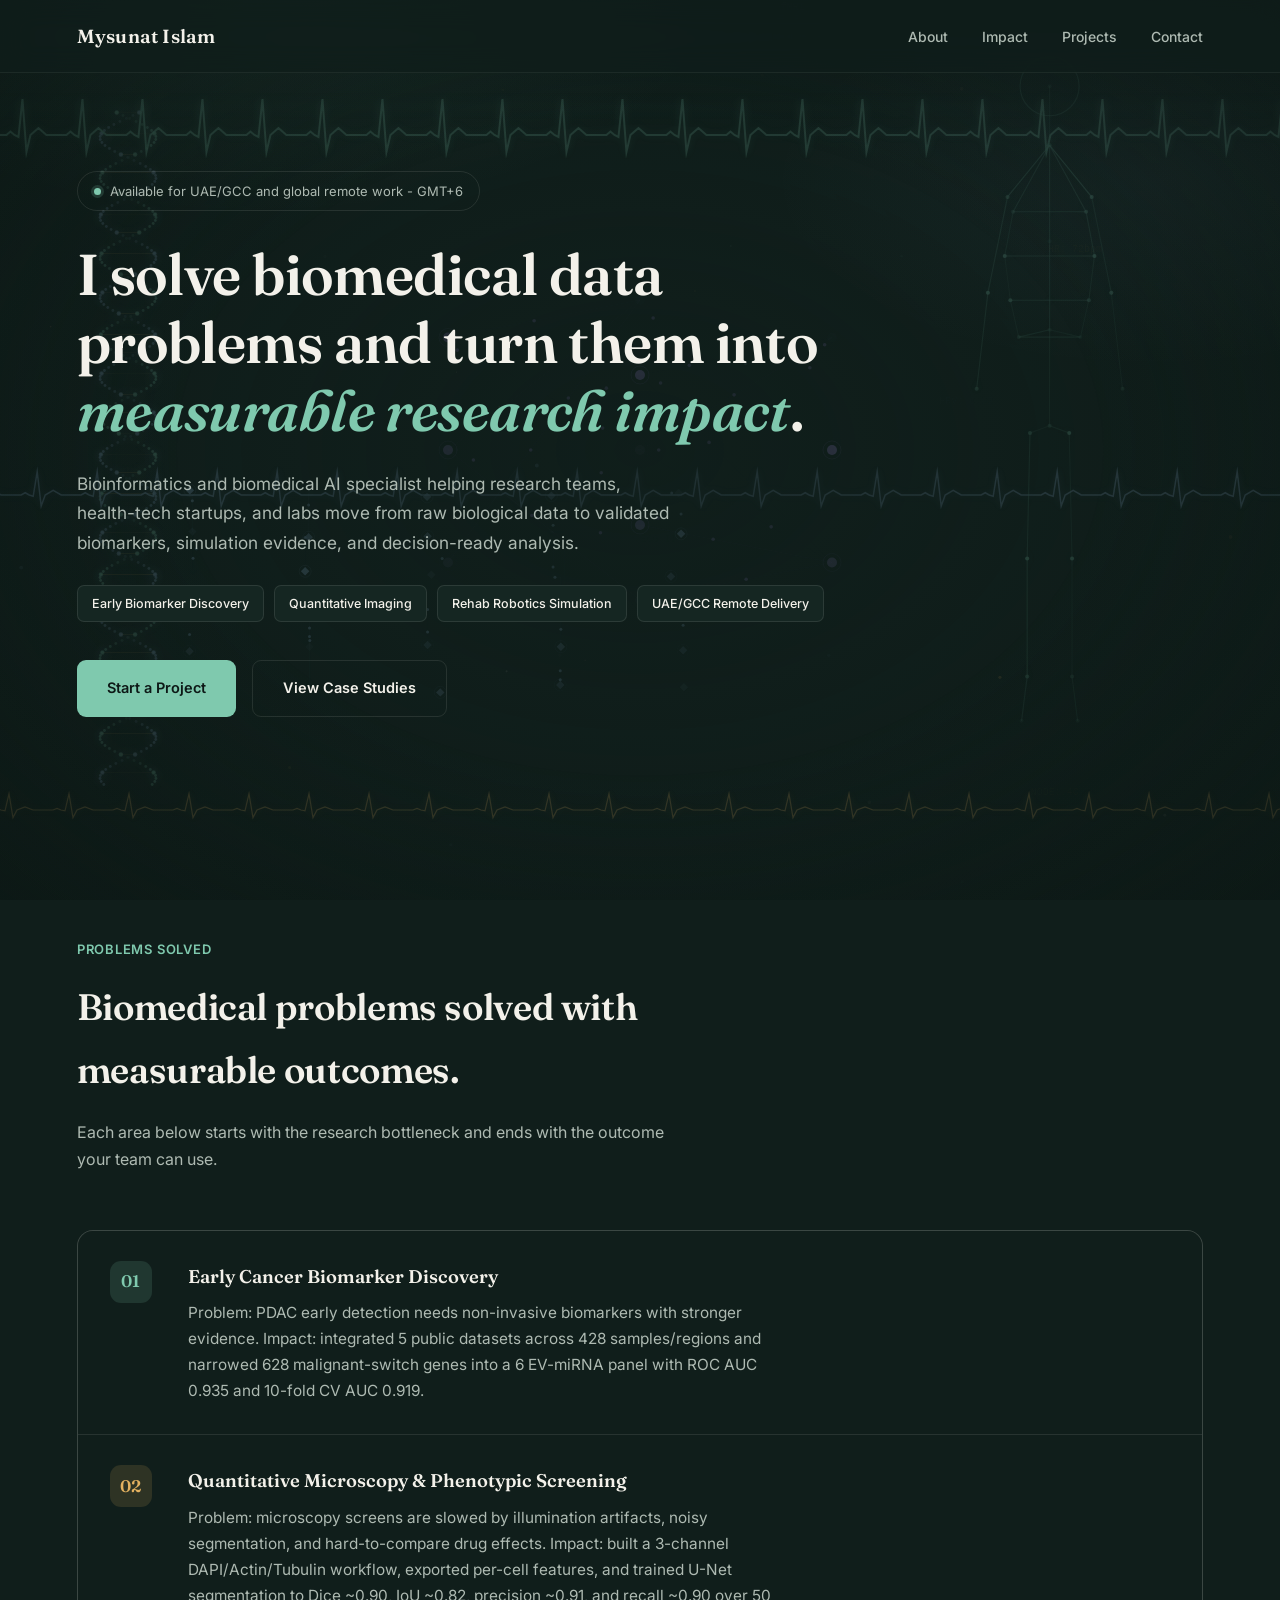
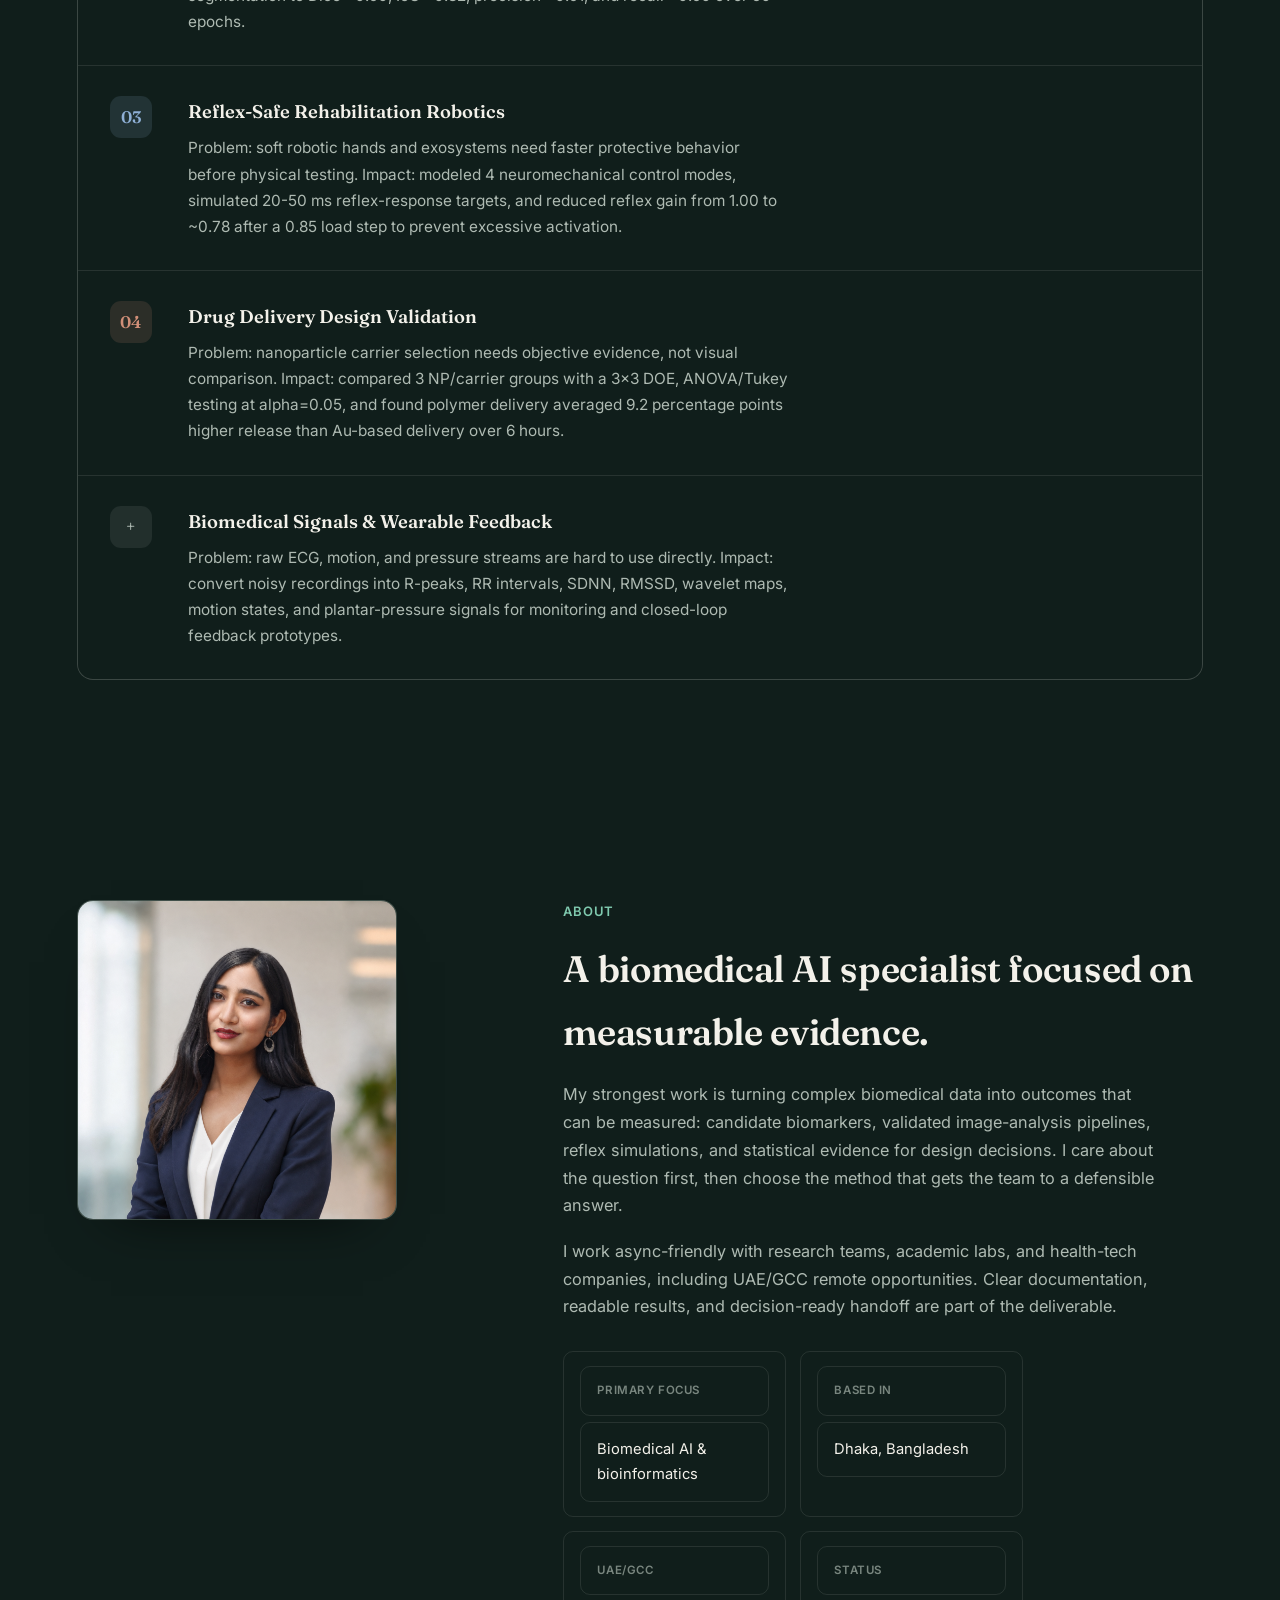
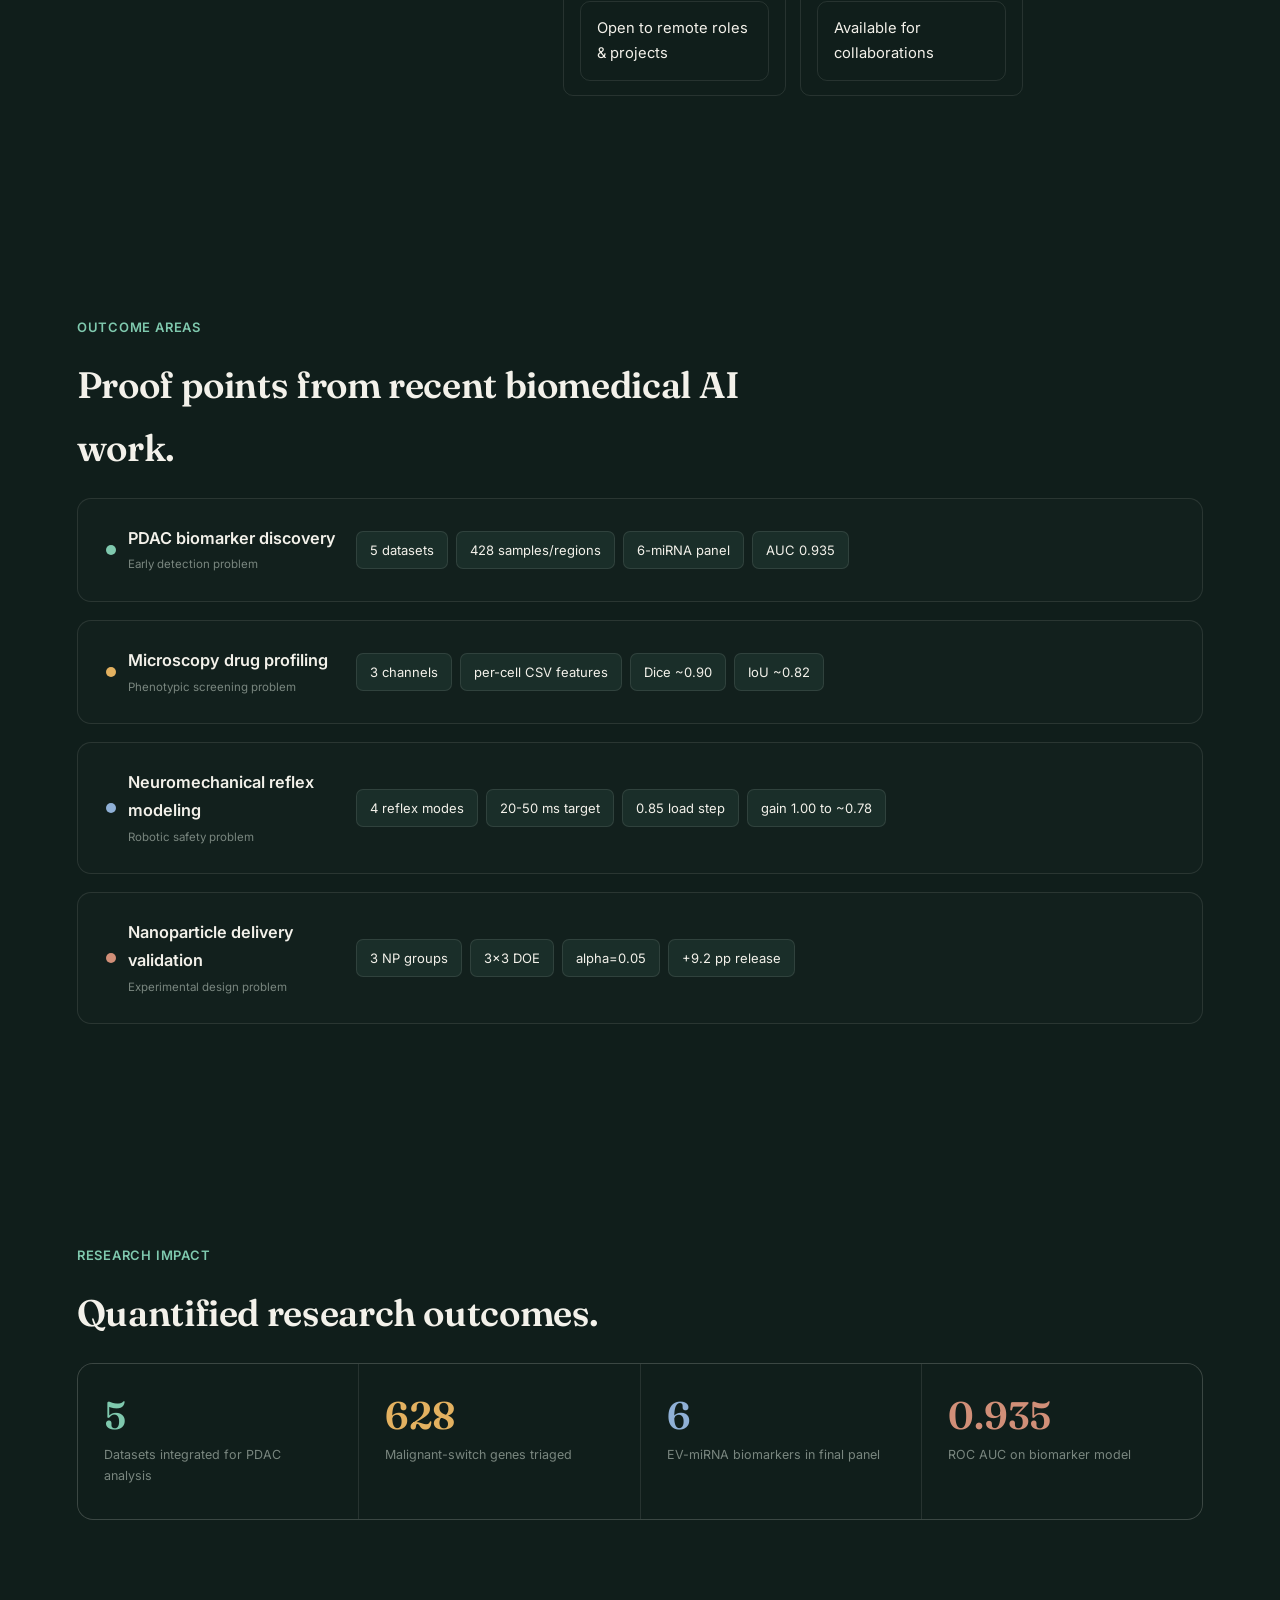
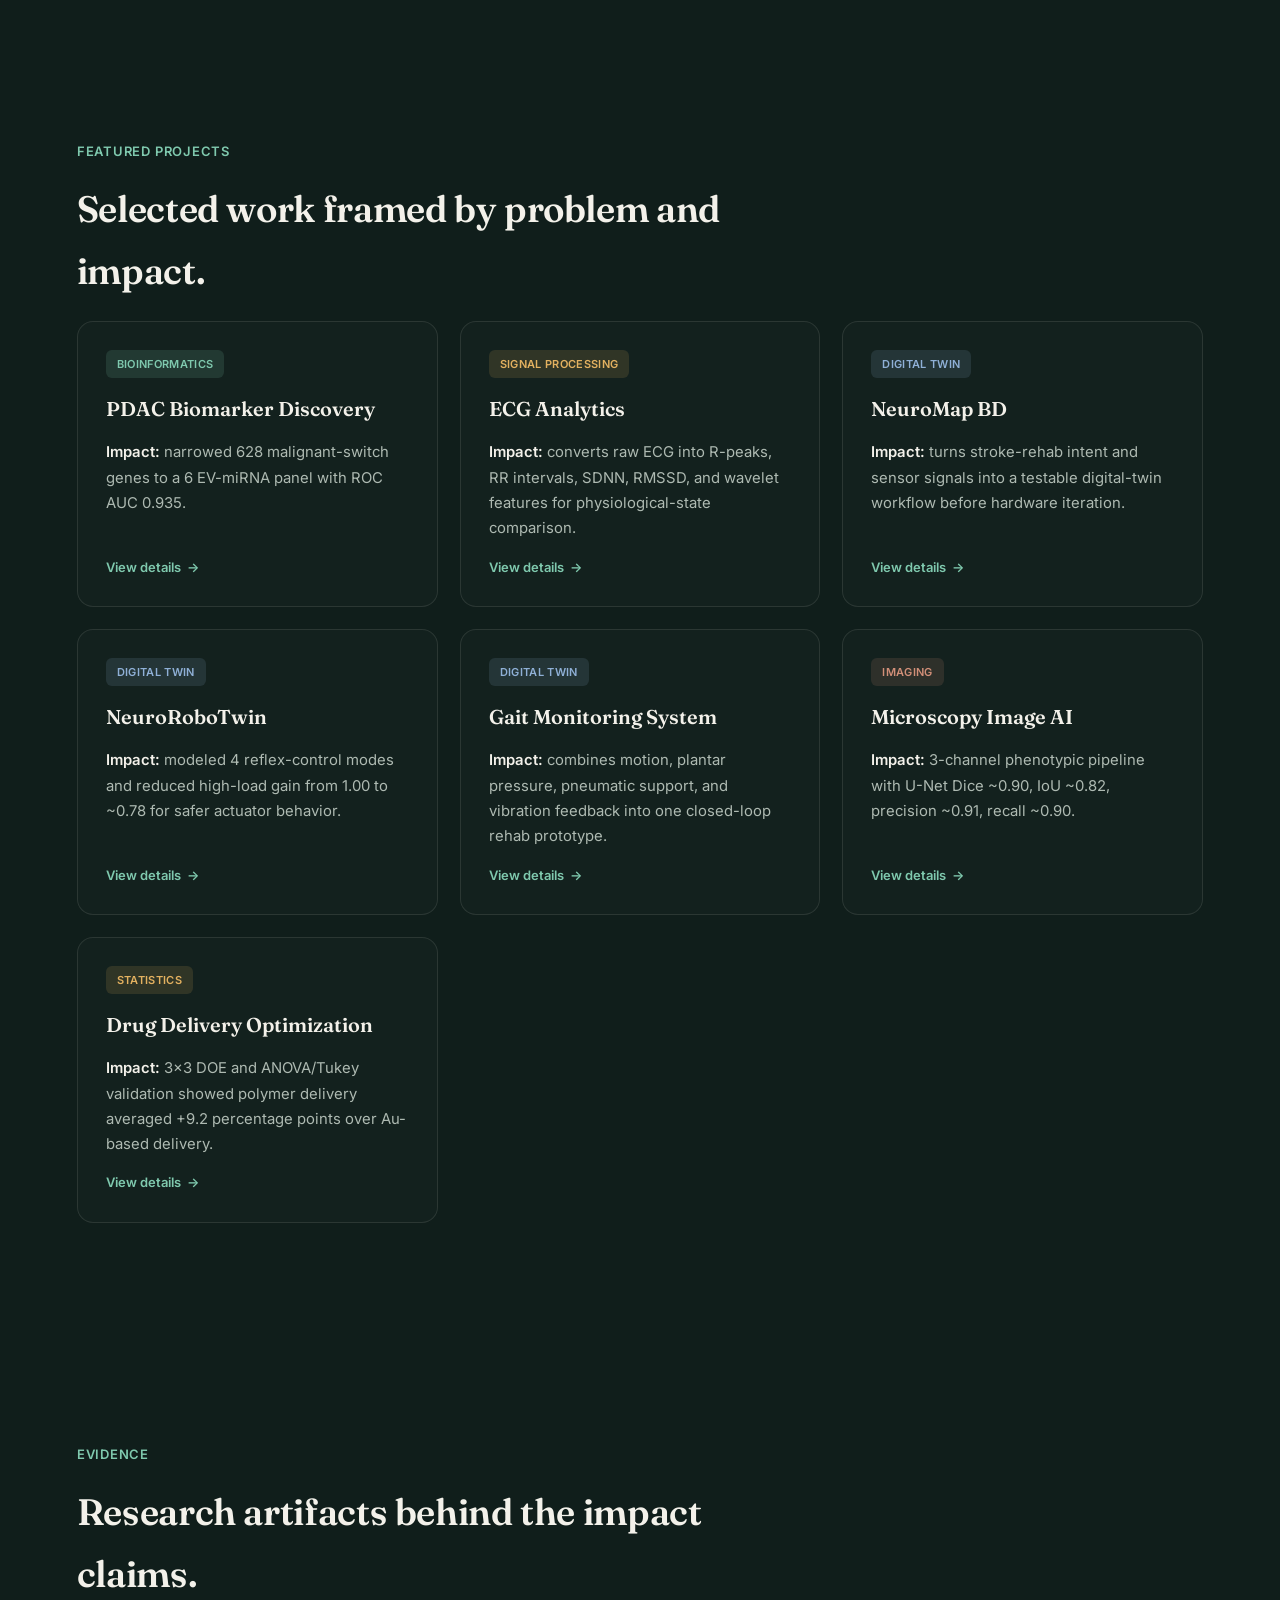
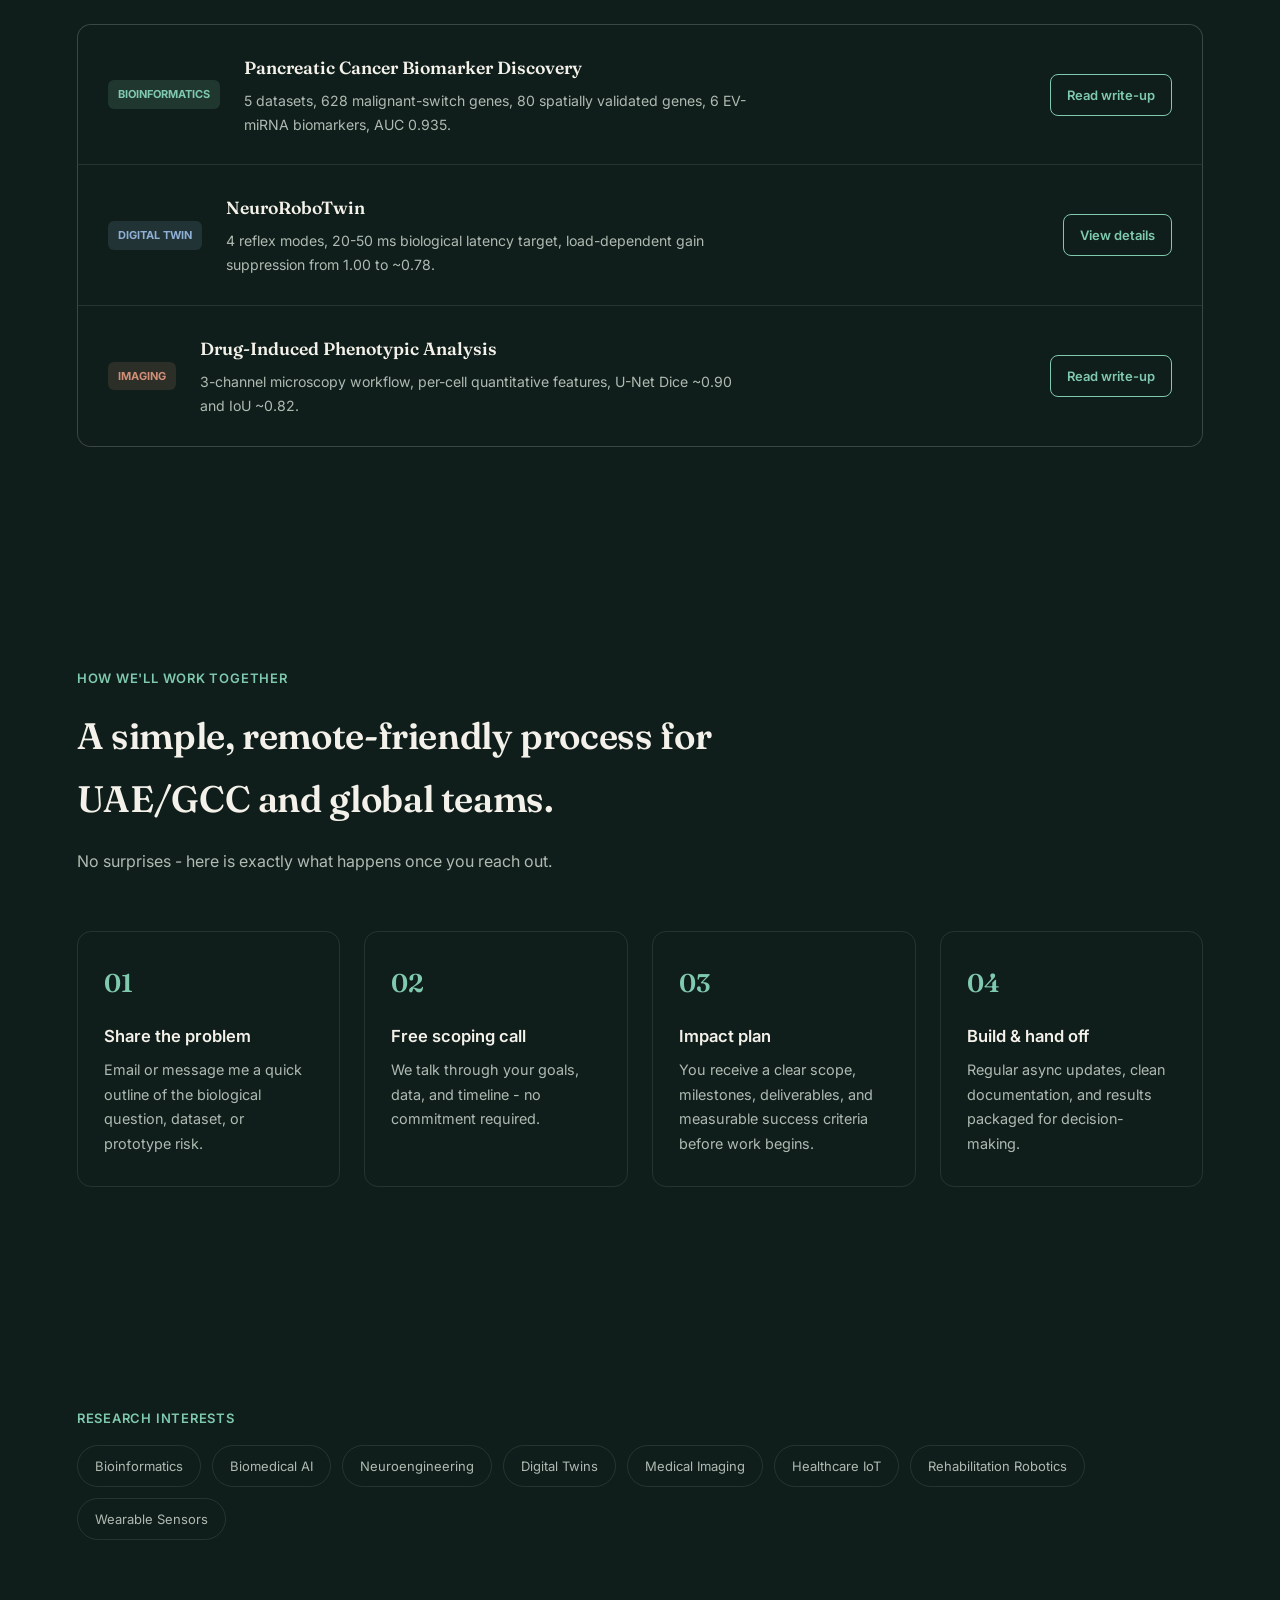
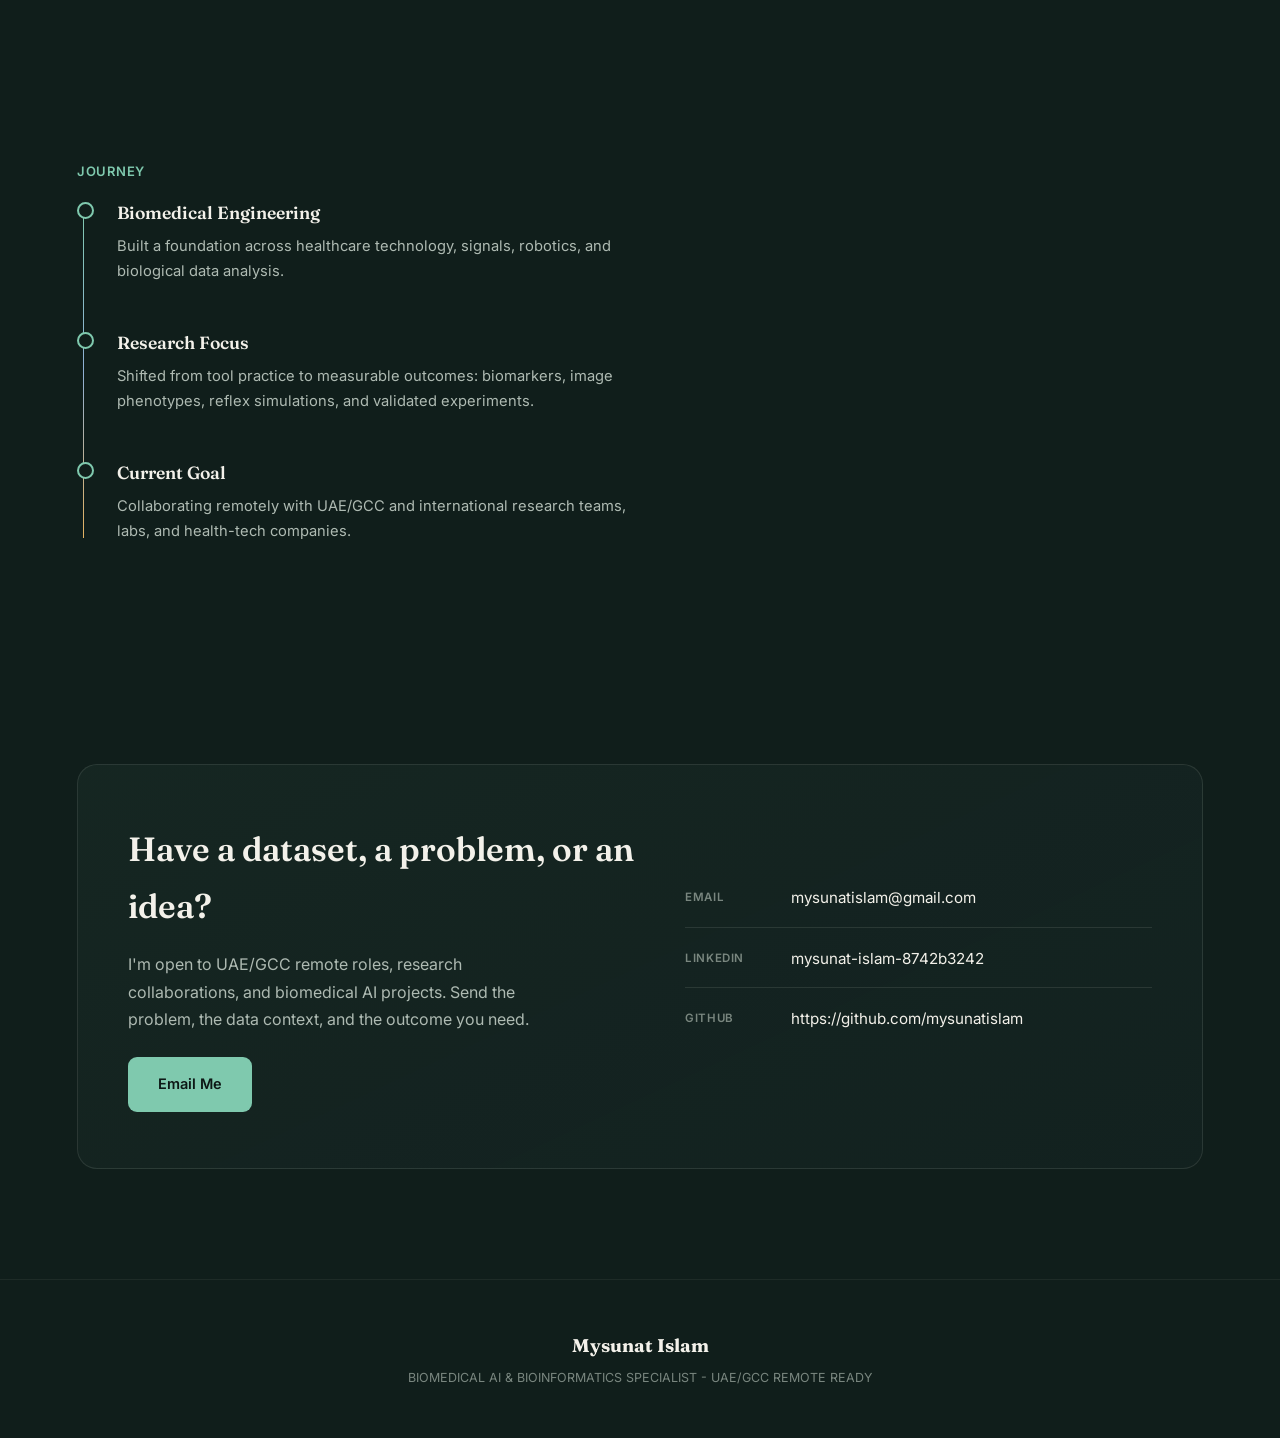
==== professional-portfolio.html @ 18f3510e "Add files via upload" ====
﻿<!DOCTYPE html>
<html lang="en">
<head>
<meta charset="UTF-8">
<meta name="viewport" content="width=device-width, initial-scale=1.0">
<title>Mysunat Islam | Biomedical AI Portfolio - UAE/GCC Remote Ready</title>

<link rel="preconnect" href="https://fonts.googleapis.com">
<link href="https://fonts.googleapis.com/css2?family=Fraunces:opsz,wght@9..144,500;9..144,600;9..144,700&family=Inter:wght@400;500;600;700&display=swap" rel="stylesheet">

<style>
:root{
  --bg:#101e1b;
  --bg-panel:#152622;
  --bg-panel-2:#1a2e29;
  --ink:#f3f1ea;
  --muted:#aebab2;
  --muted-2:#79867f;
  --accent:#7fc9ae;      /* sage teal - bioinformatics */
  --accent-2:#e3b160;    /* warm gold - signal processing */
  --accent-3:#8fb0d6;    /* soft blue - digital twin */
  --accent-4:#d18f78;    /* soft terracotta - imaging */
  --line:rgba(243,241,234,0.10);
  --line-soft:rgba(243,241,234,0.06);
  --font-display:'Fraunces',serif;
  --font-body:'Inter',sans-serif;
}

*{margin:0;padding:0;box-sizing:border-box;}
html{scroll-behavior:smooth; overflow-x:hidden;}
@media (prefers-reduced-motion: reduce){
  html{scroll-behavior:auto;}
  *{animation-duration:0.001ms !important; transition-duration:0.001ms !important;}
}

body{
  background:var(--bg);
  color:var(--ink);
  font-family:var(--font-body);
  line-height:1.7;
  overflow-x:hidden;
}

body::before{
  content:'';
  position:fixed;
  inset:0;
  background:
    radial-gradient(ellipse 60% 40% at 20% 0%, rgba(127,201,174,.06), transparent 60%),
    radial-gradient(ellipse 50% 35% at 90% 20%, rgba(143,176,214,.05), transparent 60%),
    radial-gradient(ellipse 80% 80% at 50% 50%, rgba(16,30,27,.55), transparent 100%);
  pointer-events:none;
  z-index:1;
}
/* vignette to keep content readable */
body::after{
  content:'';
  position:fixed;
  inset:0;
  background: radial-gradient(ellipse 90% 90% at 50% 50%, transparent 40%, rgba(10,20,17,.75) 100%);
  pointer-events:none;
  z-index:1;
}

a{color:inherit;}
::selection{background:var(--accent); color:#0d1816;}

/* ---------- NAV ---------- */
nav{
  position:fixed;
  top:0; left:0; right:0;
  display:flex;
  justify-content:space-between;
  align-items:center;
  padding:20px 6%;
  background:rgba(16,30,27,.72);
  backdrop-filter:blur(14px);
  border-bottom:1px solid var(--line-soft);
  z-index:1001;
}
.logo{
  font-family:var(--font-display);
  font-size:19px;
  font-weight:600;
  letter-spacing:.01em;
}
nav ul{display:flex; gap:34px; list-style:none;}
nav a{
  text-decoration:none;
  font-size:14px;
  font-weight:500;
  color:var(--muted);
  transition:color .25s;
}
nav a:hover{color:var(--accent);}
@media(max-width:860px){ nav ul{display:none;} }

/* ---------- HERO ---------- */
.hero{
  position:relative;
  min-height:92vh;
  display:flex;
  flex-direction:column;
  justify-content:center;
  padding:150px 6% 90px;
  z-index:3;
  max-width:1280px;
  margin:0 auto;
}

.badge{
  display:inline-flex;
  align-items:center;
  gap:9px;
  padding:8px 16px;
  border:1px solid var(--line);
  border-radius:999px;
  font-size:13px;
  color:var(--muted);
  margin-bottom:30px;
  width:fit-content;
}
.badge .dot{
  width:7px;height:7px;border-radius:50%;
  background:var(--accent);
  box-shadow:0 0 0 3px rgba(127,201,174,.18);
  animation:soft-pulse 2.6s ease-in-out infinite;
}
@keyframes soft-pulse{
  0%,100%{opacity:1;}
  50%{opacity:.45;}
}

.hero h1{
  font-family:var(--font-display);
  font-weight:600;
  font-size:clamp(2.3rem, 5vw, 3.6rem);
  line-height:1.18;
  max-width:780px;
  letter-spacing:-.01em;
}
.hero h1 em{
  font-style:italic;
  color:var(--accent);
}

.hero-sub{
  max-width:600px;
  color:var(--muted);
  font-size:1.08rem;
  margin-top:24px;
}

.hero-domains{
  display:flex;
  flex-wrap:wrap;
  gap:10px;
  margin-top:28px;
}
.hero-domains span{
  font-size:12.5px;
  font-weight:500;
  padding:7px 14px;
  border-radius:7px;
  background:var(--bg-panel);
  border:1px solid var(--line);
  color:var(--ink);
}

.hero-buttons{
  display:flex;
  gap:16px;
  margin-top:38px;
  flex-wrap:wrap;
}
.btn{
  display:inline-flex;
  align-items:center;
  gap:8px;
  padding:15px 30px;
  border-radius:9px;
  text-decoration:none;
  font-size:14.5px;
  font-weight:600;
  transition:.3s;
}
.btn-primary{ background:var(--accent); color:#0d1816; }
.btn-primary:hover{ transform:translateY(-2px); box-shadow:0 14px 30px -14px rgba(127,201,174,.5); }
.btn-ghost{ border:1px solid var(--line); color:var(--ink); }
.btn-ghost:hover{ border-color:var(--accent); color:var(--accent); }

/* ---------- SECTIONS ---------- */
section{ padding:110px 6%; position:relative; z-index:3; }
.container{ max-width:1180px; margin:0 auto; }

.eyebrow{
  font-size:13px;
  font-weight:600;
  letter-spacing:.06em;
  text-transform:uppercase;
  color:var(--accent);
  margin-bottom:16px;
}
.section-title{
  font-family:var(--font-display);
  font-weight:600;
  font-size:clamp(1.7rem,3vw,2.3rem);
  max-width:680px;
  letter-spacing:-.01em;
  margin-bottom:18px;
}
.section-intro{
  color:var(--muted);
  max-width:620px;
  font-size:1rem;
  margin-bottom:56px;
}
.section-header{ margin-bottom:0; }

.reveal{ opacity:0; transform:translateY(22px); transition:opacity .7s ease, transform .7s ease; }
.reveal.is-visible{ opacity:1; transform:translateY(0); }

/* ---------- OFFER ---------- */
.offer-list{ display:flex; flex-direction:column; gap:1px; background:var(--line); border:1px solid var(--line); border-radius:16px; overflow:hidden; }
.offer-row{
  display:grid;
  grid-template-columns:54px 1fr;
  gap:24px;
  padding:30px 32px;
  background:var(--bg);
  align-items:flex-start;
  transition:background .3s;
}
.offer-row:hover{ background:rgba(255,255,255,.018); }
.offer-num{
  width:42px;height:42px;
  border-radius:11px;
  display:flex; align-items:center; justify-content:center;
  font-family:var(--font-display);
  font-weight:600;
  font-size:1.05rem;
}
.offer-row h3{ font-family:var(--font-display); font-size:1.15rem; font-weight:600; margin-bottom:8px; }
.offer-row p{ color:var(--muted); font-size:.96rem; max-width:600px; }
@media(max-width:600px){ .offer-row{grid-template-columns:42px 1fr; padding:24px 20px;} }

/* ---------- ABOUT ---------- */
.about-grid{ display:grid; grid-template-columns:.8fr 1.2fr; gap:60px; align-items:start; }
@media(max-width:860px){ .about-grid{grid-template-columns:1fr;} }

.avatar-frame{
  position:relative;
  width:100%;
  max-width:320px;
  aspect-ratio:1;
  border-radius:16px;
  display:flex;
  align-items:center;
  justify-content:center;
  background:linear-gradient(150deg, var(--bg-panel), var(--bg-panel-2));
  border:1px solid rgba(243,241,234,.18);
  box-shadow:0 28px 55px -34px rgba(0,0,0,.7);
  overflow:hidden;
  contain:paint;
}
.avatar-frame .initials{
  font-family:var(--font-display);
  font-size:4rem;
  font-weight:600;
  color:var(--accent);
}
.avatar-frame img{
  position:absolute;
  inset:0;
  width:100%;
  height:100%;
  object-fit:cover;
  object-position:center center;
  transform:none;
  display:block;
}

.about-text p{ color:var(--muted); font-size:1.02rem; margin-bottom:18px; max-width:600px; }
.about-text strong{ color:var(--ink); font-weight:600; }

.about-meta{ display:grid; grid-template-columns:repeat(2,1fr); gap:14px; margin-top:30px; max-width:460px; }
.about-meta div{ border:1px solid var(--line); border-radius:10px; padding:14px 16px; }
.about-meta .label{ font-size:11.5px; font-weight:600; letter-spacing:.05em; text-transform:uppercase; color:var(--muted-2); margin-bottom:6px; }
.about-meta .val{ font-size:.92rem; }

/* ---------- SKILLS ---------- */
.skill-groups{ display:flex; flex-direction:column; gap:18px; }
.skill-group{
  border:1px solid var(--line);
  border-radius:14px;
  padding:26px 28px;
  background:rgba(255,255,255,.012);
  display:grid;
  grid-template-columns:230px 1fr;
  gap:20px;
  align-items:center;
}
@media(max-width:700px){ .skill-group{grid-template-columns:1fr; gap:14px;} }
.skill-group .gh{ display:flex; align-items:center; gap:12px; }
.skill-group .pill{
  width:10px;height:10px;border-radius:50%; flex-shrink:0;
}
.skill-group h4{ font-size:1.02rem; font-weight:600; }
.skill-group .priority{ font-size:11.5px; color:var(--muted-2); margin-top:3px; }
.skill-tags{ display:flex; flex-wrap:wrap; gap:8px; }
.skill-tags span{
  font-size:13px;
  padding:7px 13px;
  border-radius:7px;
  background:var(--bg-panel-2);
  border:1px solid var(--line);
}

/* ---------- VITALS / STATS ---------- */
.vitals-strip{
  display:grid;
  grid-template-columns:repeat(auto-fit,minmax(220px,1fr));
  gap:1px;
  background:var(--line);
  border:1px solid var(--line);
  border-radius:16px;
  overflow:hidden;
}
.vital{ background:var(--bg); padding:32px 26px; }
.vital .num{ font-family:var(--font-display); font-size:2.4rem; font-weight:600; line-height:1; }
.vital .num small{ font-size:1.1rem; opacity:.7; }
.vital .lab{ margin-top:10px; font-size:12.5px; color:var(--muted-2); }
.vital:nth-child(1) .num{ color:var(--accent); }
.vital:nth-child(2) .num{ color:var(--accent-2); }
.vital:nth-child(3) .num{ color:var(--accent-3); }
.vital:nth-child(4) .num{ color:var(--accent-4); }

/* ---------- PROJECTS ---------- */
.project-grid{ display:grid; grid-template-columns:repeat(auto-fit,minmax(320px,1fr)); gap:22px; }
.pcard{
  position:relative;
  border:1px solid var(--line);
  border-radius:16px;
  padding:28px;
  background:rgba(255,255,255,.015);
  cursor:pointer;
  transition:.3s;
  display:flex;
  flex-direction:column;
  gap:14px;
}
.pcard:hover{ border-color:rgba(127,201,174,.35); transform:translateY(-3px); box-shadow:0 18px 38px -22px rgba(0,0,0,.5); }
.tagrow{ display:flex; gap:8px; flex-wrap:wrap; }
.ptag{ font-size:11px; font-weight:600; letter-spacing:.03em; padding:5px 11px; border-radius:6px; }
.ptag.c-bio{ background:rgba(127,201,174,.14); color:var(--accent); }
.ptag.c-sig{ background:rgba(227,177,96,.14); color:var(--accent-2); }
.ptag.c-twin{ background:rgba(143,176,214,.14); color:var(--accent-3); }
.ptag.c-img{ background:rgba(209,143,120,.14); color:var(--accent-4); }
.pcard h3{ font-family:var(--font-display); font-size:1.25rem; font-weight:600; }
.pcard p{ color:var(--muted); font-size:.93rem; flex:1; }
.pcard p strong{ color:var(--ink); font-weight:600; }
.pcard .view{ font-size:13px; font-weight:600; color:var(--accent); display:flex; align-items:center; gap:6px; }
.pcard .view::after{ content:'->'; transition:transform .3s; }
.pcard:hover .view::after{ transform:translateX(4px); }

/* ---------- RESEARCH ---------- */
.research-list{ display:flex; flex-direction:column; gap:1px; background:var(--line); border:1px solid var(--line); border-radius:14px; overflow:hidden; }
.research-item{ background:var(--bg); padding:28px 30px; display:grid; grid-template-columns:auto 1fr auto; gap:24px; align-items:center; transition:.3s; }
.research-item:hover{ background:rgba(255,255,255,.018); }
.research-item .rtag{ font-size:11px; font-weight:700; padding:5px 10px; border-radius:6px; white-space:nowrap; }
.research-item h3{ font-family:var(--font-display); font-size:1.1rem; font-weight:600; margin-bottom:6px; }
.research-item p{ color:var(--muted); font-size:.88rem; max-width:540px; }
.research-item a{
  font-size:13px; font-weight:600; text-decoration:none; color:var(--accent);
  border:1px solid var(--accent); padding:9px 16px; border-radius:8px; white-space:nowrap; transition:.3s;
}
.research-item a:hover{ background:var(--accent); color:#0d1816; }
@media(max-width:700px){ .research-item{ grid-template-columns:1fr; text-align:left; } }

/* ---------- PROCESS ---------- */
.process-grid{ display:grid; grid-template-columns:repeat(auto-fit,minmax(240px,1fr)); gap:24px; }
.process-card{ border:1px solid var(--line); border-radius:14px; padding:30px 26px; position:relative; }
.process-card .pnum{ font-family:var(--font-display); font-size:1.6rem; font-weight:600; color:var(--accent); margin-bottom:16px; }
.process-card h4{ font-size:1.04rem; font-weight:600; margin-bottom:8px; }
.process-card p{ color:var(--muted); font-size:.9rem; }

/* ---------- INTERESTS ---------- */
.interest-cloud{ display:flex; flex-wrap:wrap; gap:11px; }
.interest-cloud span{ font-size:13px; padding:9px 17px; border-radius:999px; border:1px solid var(--line); color:var(--muted); transition:.3s; }
.interest-cloud span:hover{ border-color:var(--accent); color:var(--accent); }

/* ---------- TIMELINE ---------- */
.trace{ position:relative; padding-left:40px; }
.trace::before{ content:''; position:absolute; left:6px; top:6px; bottom:6px; width:1px; background:linear-gradient(var(--accent), var(--accent-3), var(--accent-2)); }
.tnode{ position:relative; padding-bottom:44px; }
.tnode:last-child{ padding-bottom:0; }
.tnode::before{ content:''; position:absolute; left:-40px; top:4px; width:13px; height:13px; border-radius:50%; background:var(--bg); border:2px solid var(--accent); }
.tnode h3{ font-family:var(--font-display); font-size:1.1rem; font-weight:600; margin-bottom:6px; }
.tnode p{ color:var(--muted); font-size:.92rem; max-width:540px; }

/* ---------- CONTACT ---------- */
.contact-panel{
  border:1px solid var(--line);
  border-radius:20px;
  padding:56px 50px;
  background:linear-gradient(155deg, rgba(127,201,174,.05), rgba(143,176,214,.025));
  display:grid;
  grid-template-columns:1.1fr 1fr;
  gap:44px;
}
@media(max-width:760px){ .contact-panel{ grid-template-columns:1fr; padding:38px 26px; } }
.contact-panel h2{ font-family:var(--font-display); font-size:clamp(1.6rem,3vw,2.1rem); font-weight:600; margin-bottom:16px; }
.contact-panel > div:first-child p{ color:var(--muted); max-width:420px; margin-bottom:24px; }
.contact-rows{ display:flex; flex-direction:column; gap:18px; justify-content:center; }
.crow{ display:flex; align-items:center; gap:16px; padding-bottom:16px; border-bottom:1px solid var(--line); }
.crow:last-child{ border-bottom:none; }
.crow .clabel{ font-size:11.5px; font-weight:600; letter-spacing:.05em; text-transform:uppercase; color:var(--muted-2); width:90px; flex-shrink:0; }
.crow a, .crow span.cval{ text-decoration:none; font-size:.95rem; }
.crow a:hover{ color:var(--accent); }

/* ---------- FOOTER ---------- */
footer{ padding:50px 6%; text-align:center; border-top:1px solid var(--line-soft); position:relative; z-index:2; }
footer h3{ font-family:var(--font-display); font-size:1.15rem; margin-bottom:6px; }
footer p{ font-size:12.5px; color:var(--muted-2); }

/* ---------- MODAL ---------- */
.modal{ display:none; position:fixed; inset:0; background:rgba(8,14,12,.84); backdrop-filter:blur(6px); z-index:9999; overflow:auto; padding:60px 20px; }
.modal-content{ background:var(--bg-panel); border:1px solid var(--line); margin:0 auto; padding:42px; width:100%; max-width:740px; border-radius:18px; position:relative; animation:modalIn .3s ease; }
@keyframes modalIn{ from{opacity:0; transform:translateY(14px);} to{opacity:1; transform:translateY(0);} }
.close{ position:absolute; top:22px; right:26px; font-size:26px; cursor:pointer; color:var(--muted); transition:.3s; line-height:1; }
.close:hover{ color:var(--accent-4); }
.modal-content h2{ font-family:var(--font-display); font-size:1.5rem; font-weight:600; margin-bottom:16px; padding-right:30px; }
.modal-content h3{ font-size:12px; font-weight:700; text-transform:uppercase; letter-spacing:.05em; margin-top:24px; margin-bottom:10px; color:var(--accent); }
.modal-content ul{ padding-left:22px; line-height:1.9; color:var(--muted); }
.modal-content p{ line-height:1.8; margin-top:6px; color:var(--muted); }
.modal-content .link-btn{ display:inline-block; margin-top:18px; margin-right:10px; padding:11px 22px; background:var(--accent); color:#0d1816; border-radius:8px; text-decoration:none; font-size:13px; font-weight:600; transition:.3s; }
.modal-content .link-btn:hover{ transform:translateY(-1px); }
</style>
</head>

<body>

<!-- ===== BIOMEDICAL BACKGROUND CANVAS ===== -->
<canvas id="bio-canvas" style="position:fixed;top:0;left:0;width:100%;height:100%;z-index:0;pointer-events:none;opacity:0.32;"></canvas>

<nav>
<div class="logo">Mysunat Islam</div>
<ul>
<li><a href="#about">About</a></li>
<li><a href="#outcomes">Impact</a></li>
<li><a href="#projects">Projects</a></li>
<li><a href="#contact">Contact</a></li>
</ul>
</nav>

<section class="hero">
<div class="badge"><span class="dot"></span>Available for UAE/GCC and global remote work - GMT+6</div>

<h1>I solve biomedical data problems and turn them into <em>measurable research impact</em>.</h1>

<p class="hero-sub">
Bioinformatics and biomedical AI specialist helping research teams, health-tech startups,
and labs move from raw biological data to validated biomarkers, simulation evidence,
and decision-ready analysis.
</p>

<div class="hero-domains">
<span>Early Biomarker Discovery</span>
<span>Quantitative Imaging</span>
<span>Rehab Robotics Simulation</span>
<span>UAE/GCC Remote Delivery</span>
</div>

<div class="hero-buttons">
<a href="#contact" class="btn btn-primary">Start a Project</a>
<a href="#projects" class="btn btn-ghost">View Case Studies</a>
</div>
</section>

<section id="offer">
<div class="container">
<div class="eyebrow">Problems Solved</div>
<h2 class="section-title">Biomedical problems solved with measurable outcomes.</h2>
<p class="section-intro">Each area below starts with the research bottleneck and ends with the outcome your team can use.</p>

<div class="offer-list">

<div class="offer-row reveal">
<div class="offer-num" style="background:rgba(127,201,174,.14); color:var(--accent);">01</div>
<div>
<h3>Early Cancer Biomarker Discovery</h3>
<p>Problem: PDAC early detection needs non-invasive biomarkers with stronger evidence. Impact: integrated 5 public datasets across 428 samples/regions and narrowed 628 malignant-switch genes into a 6 EV-miRNA panel with ROC AUC 0.935 and 10-fold CV AUC 0.919.</p>
</div>
</div>

<div class="offer-row reveal">
<div class="offer-num" style="background:rgba(227,177,96,.14); color:var(--accent-2);">02</div>
<div>
<h3>Quantitative Microscopy &amp; Phenotypic Screening</h3>
<p>Problem: microscopy screens are slowed by illumination artifacts, noisy segmentation, and hard-to-compare drug effects. Impact: built a 3-channel DAPI/Actin/Tubulin workflow, exported per-cell features, and trained U-Net segmentation to Dice ~0.90, IoU ~0.82, precision ~0.91, and recall ~0.90 over 50 epochs.</p>
</div>
</div>

<div class="offer-row reveal">
<div class="offer-num" style="background:rgba(143,176,214,.14); color:var(--accent-3);">03</div>
<div>
<h3>Reflex-Safe Rehabilitation Robotics</h3>
<p>Problem: soft robotic hands and exosystems need faster protective behavior before physical testing. Impact: modeled 4 neuromechanical control modes, simulated 20-50 ms reflex-response targets, and reduced reflex gain from 1.00 to ~0.78 after a 0.85 load step to prevent excessive activation.</p>
</div>
</div>

<div class="offer-row reveal">
<div class="offer-num" style="background:rgba(209,143,120,.14); color:var(--accent-4);">04</div>
<div>
<h3>Drug Delivery Design Validation</h3>
<p>Problem: nanoparticle carrier selection needs objective evidence, not visual comparison. Impact: compared 3 NP/carrier groups with a 3x3 DOE, ANOVA/Tukey testing at alpha=0.05, and found polymer delivery averaged 9.2 percentage points higher release than Au-based delivery over 6 hours.</p>
</div>
</div>

<div class="offer-row reveal">
<div class="offer-num" style="background:rgba(243,241,234,.08); color:var(--muted);">+</div>
<div>
<h3>Biomedical Signals &amp; Wearable Feedback</h3>
<p>Problem: raw ECG, motion, and pressure streams are hard to use directly. Impact: convert noisy recordings into R-peaks, RR intervals, SDNN, RMSSD, wavelet maps, motion states, and plantar-pressure signals for monitoring and closed-loop feedback prototypes.</p>
</div>
</div>

</div>
</div>
</section>

<section id="about">
<div class="container about-grid">
<div class="avatar-frame reveal">
<img src="[data-uri]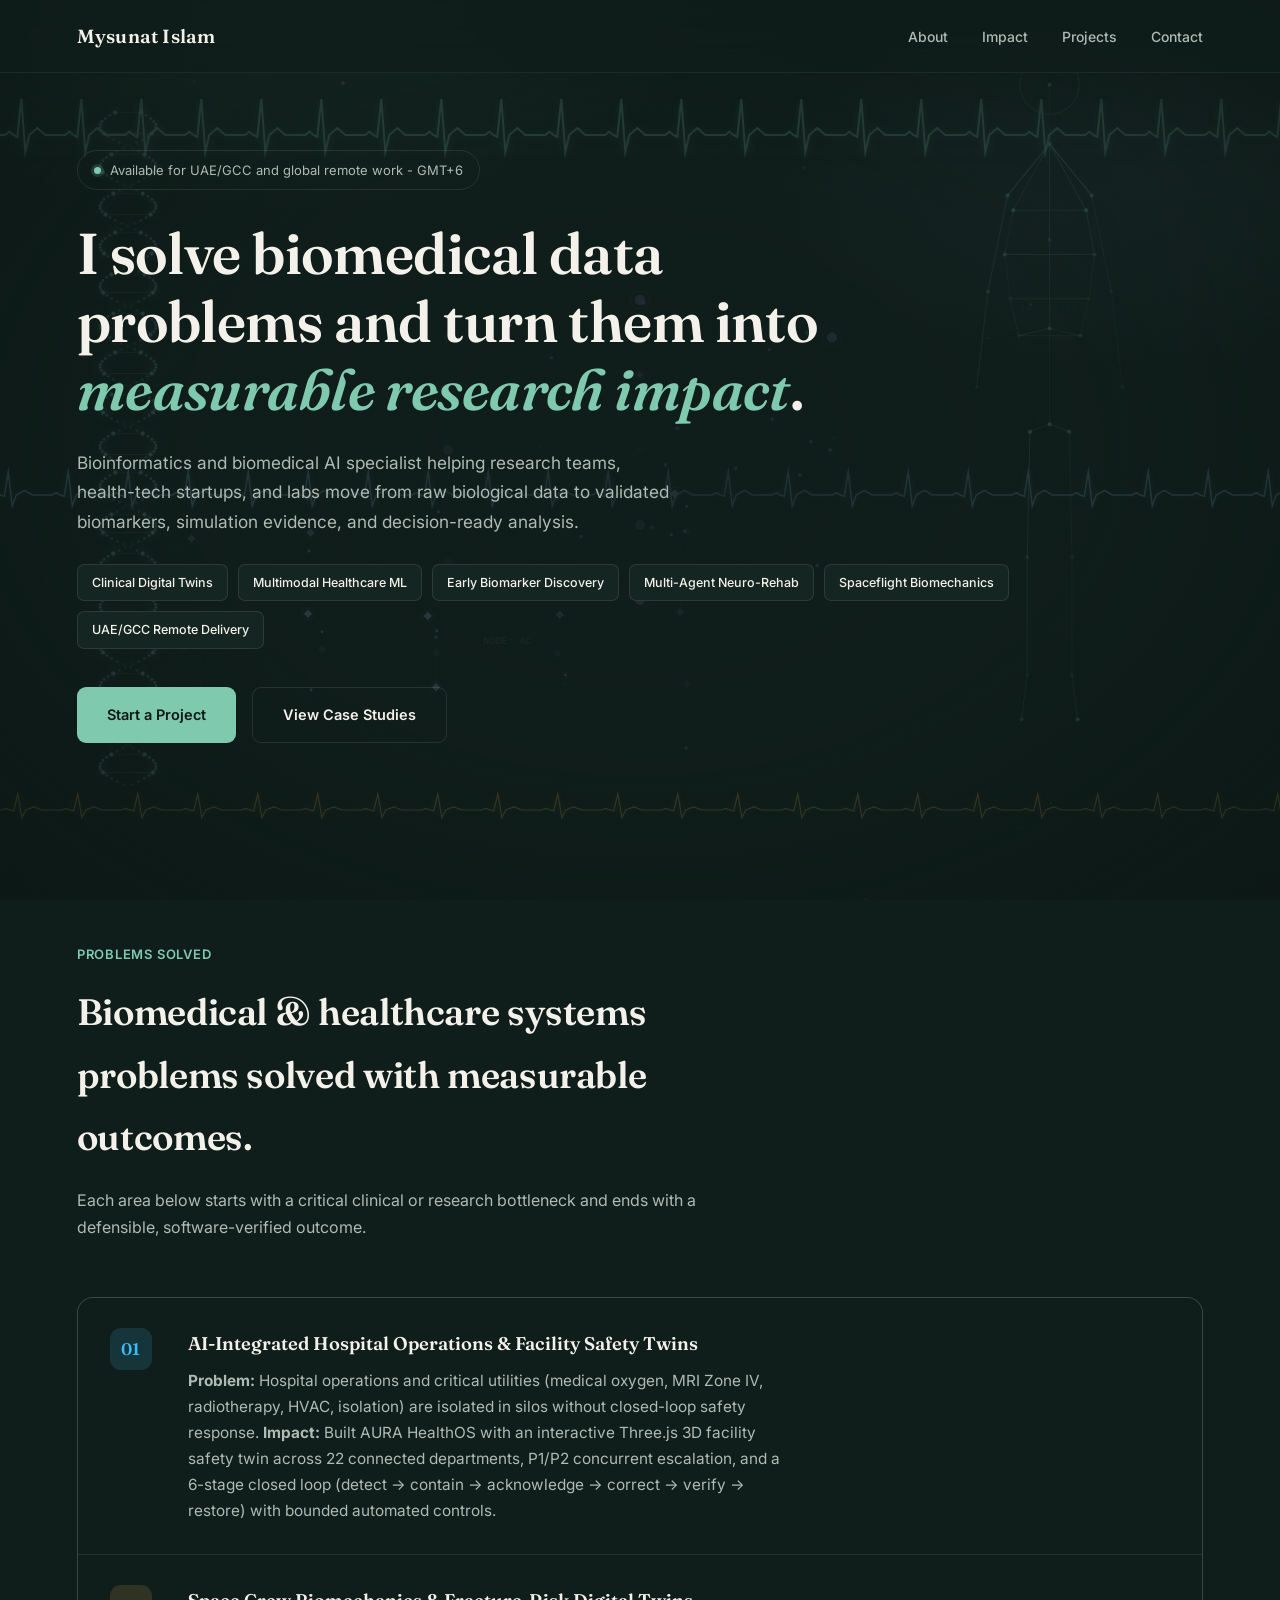
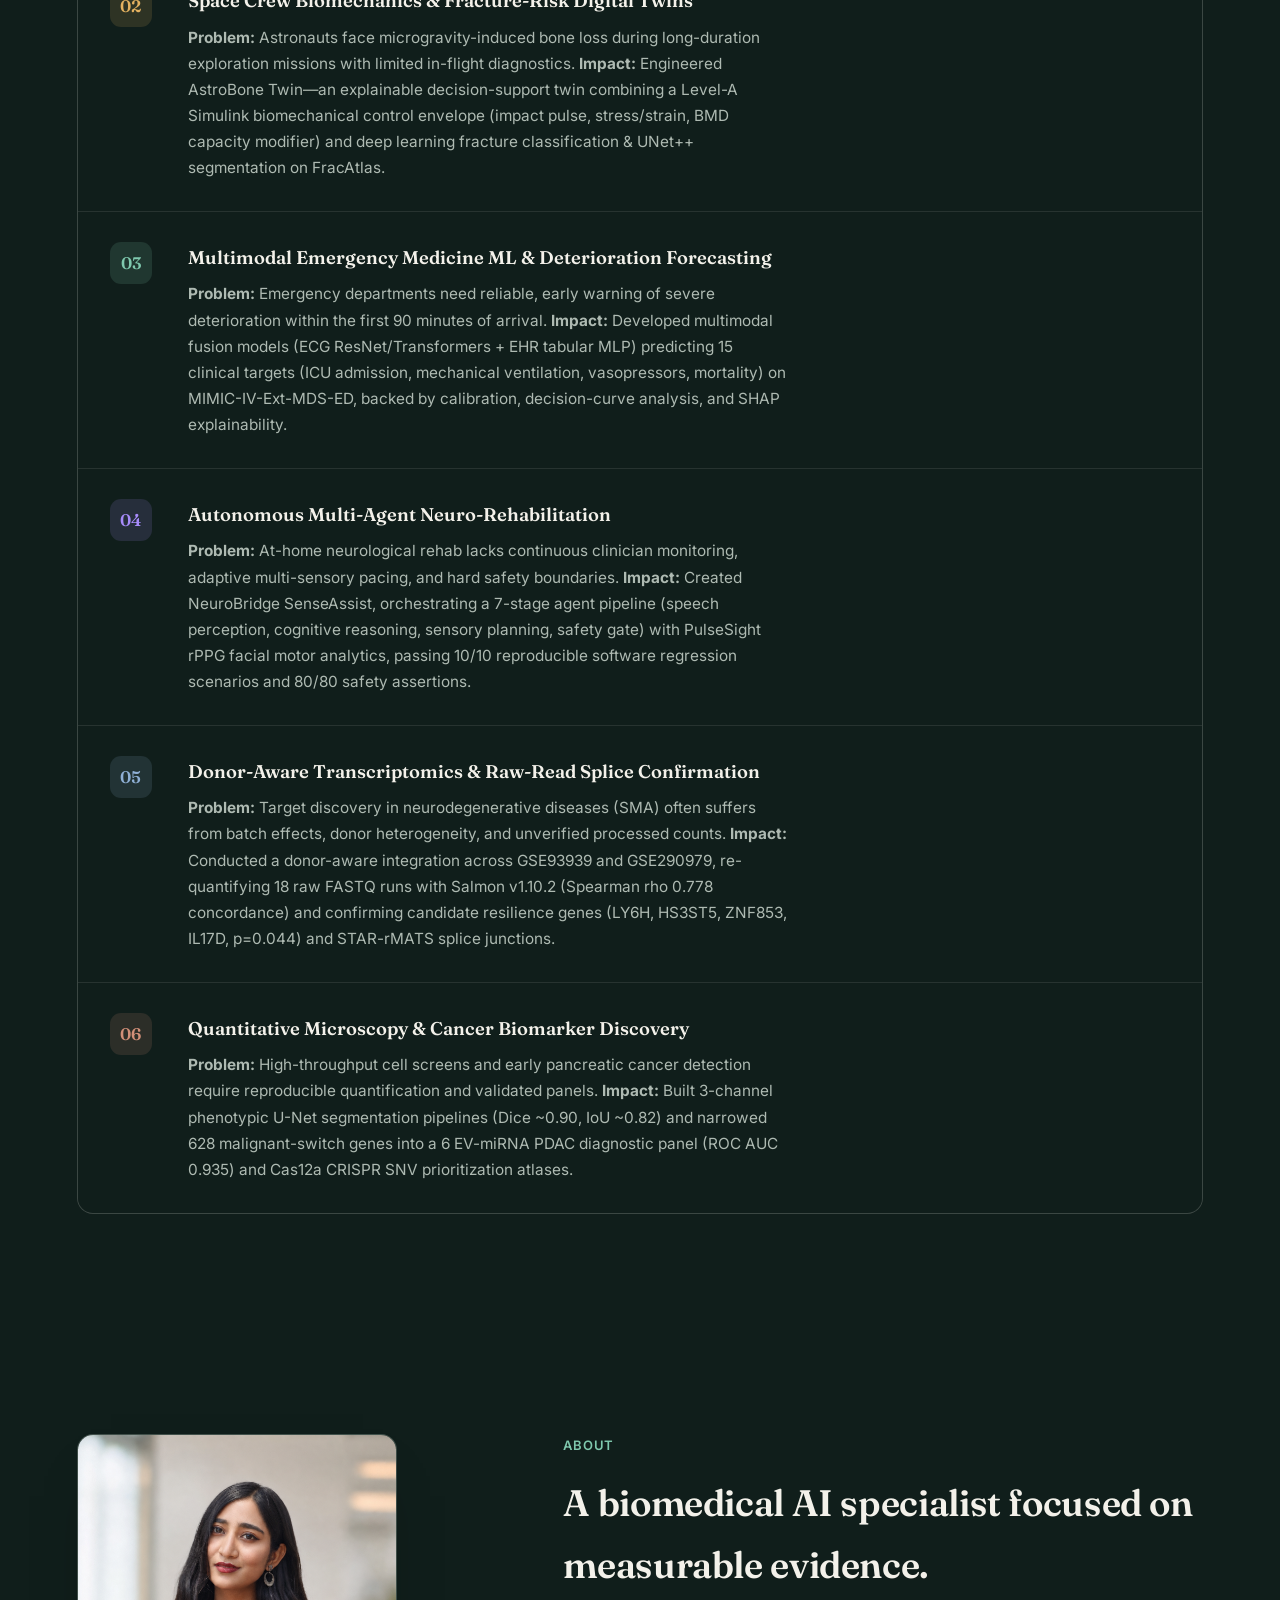
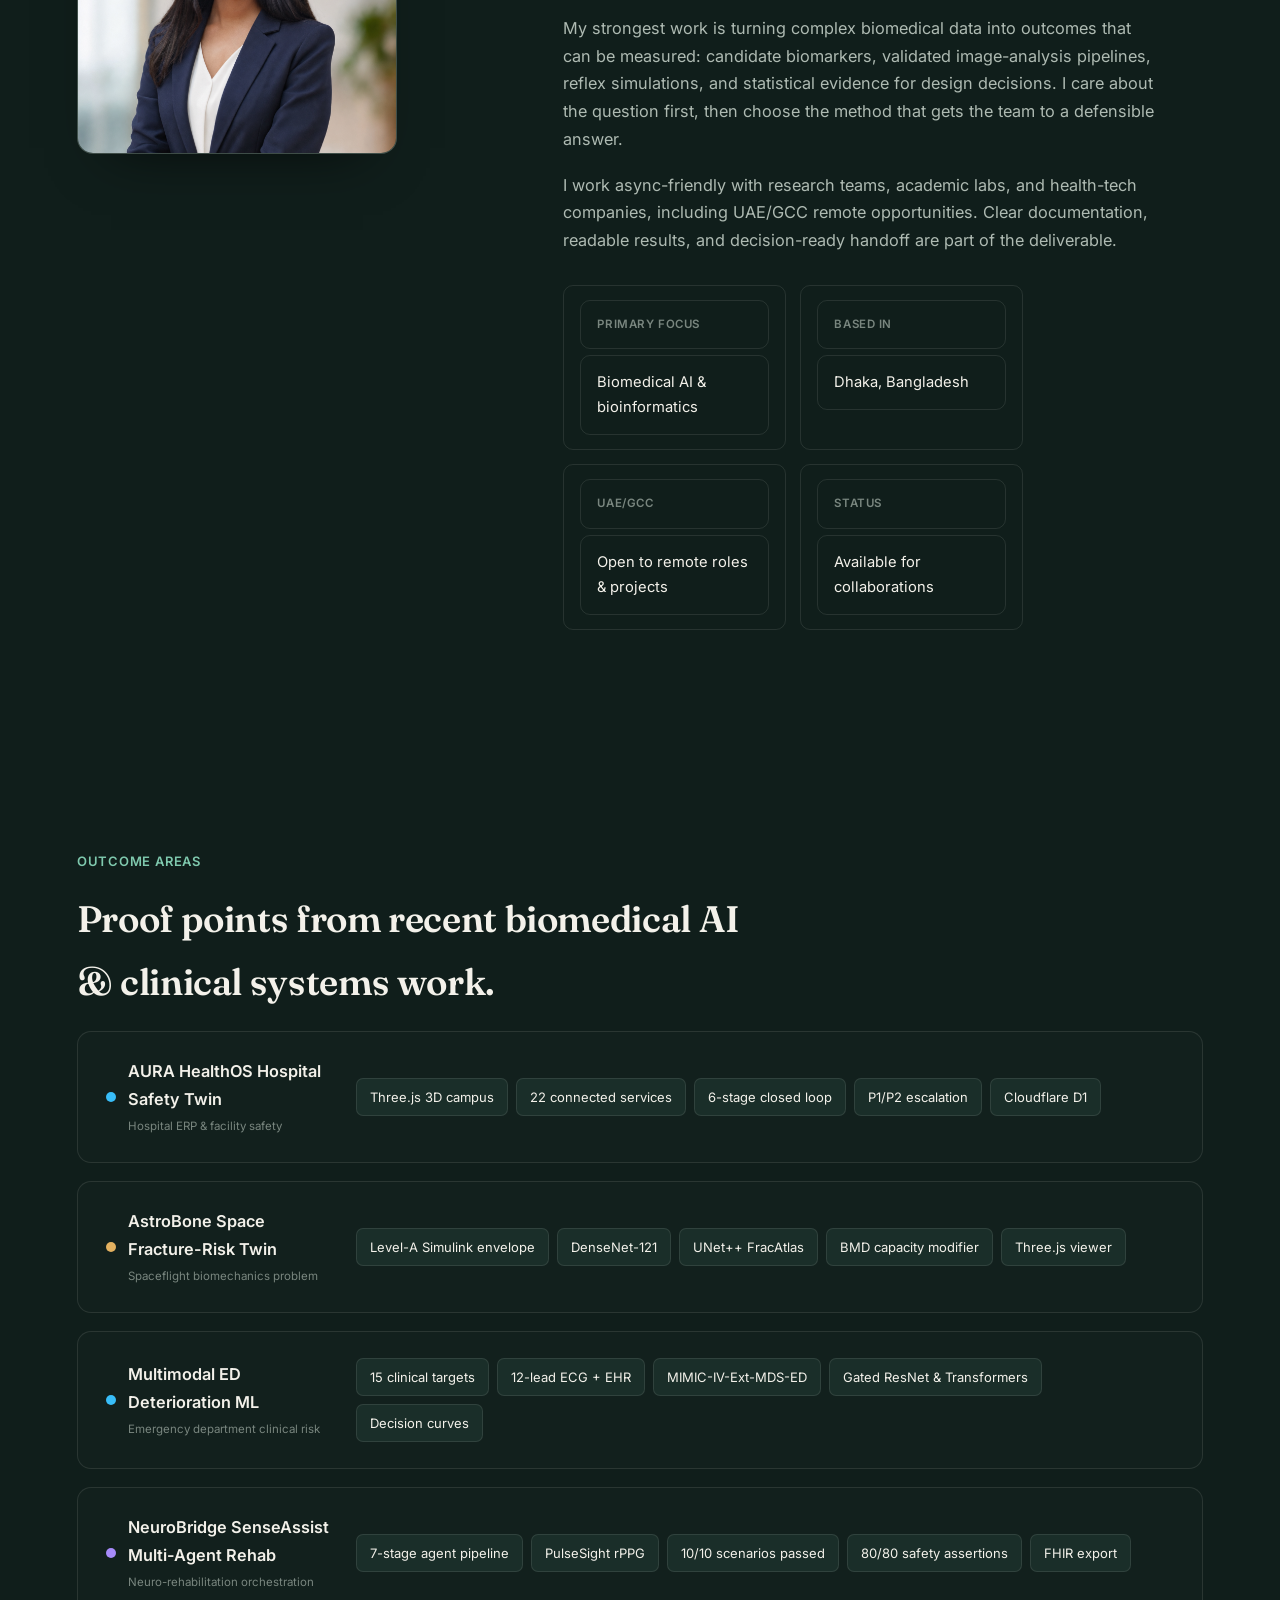
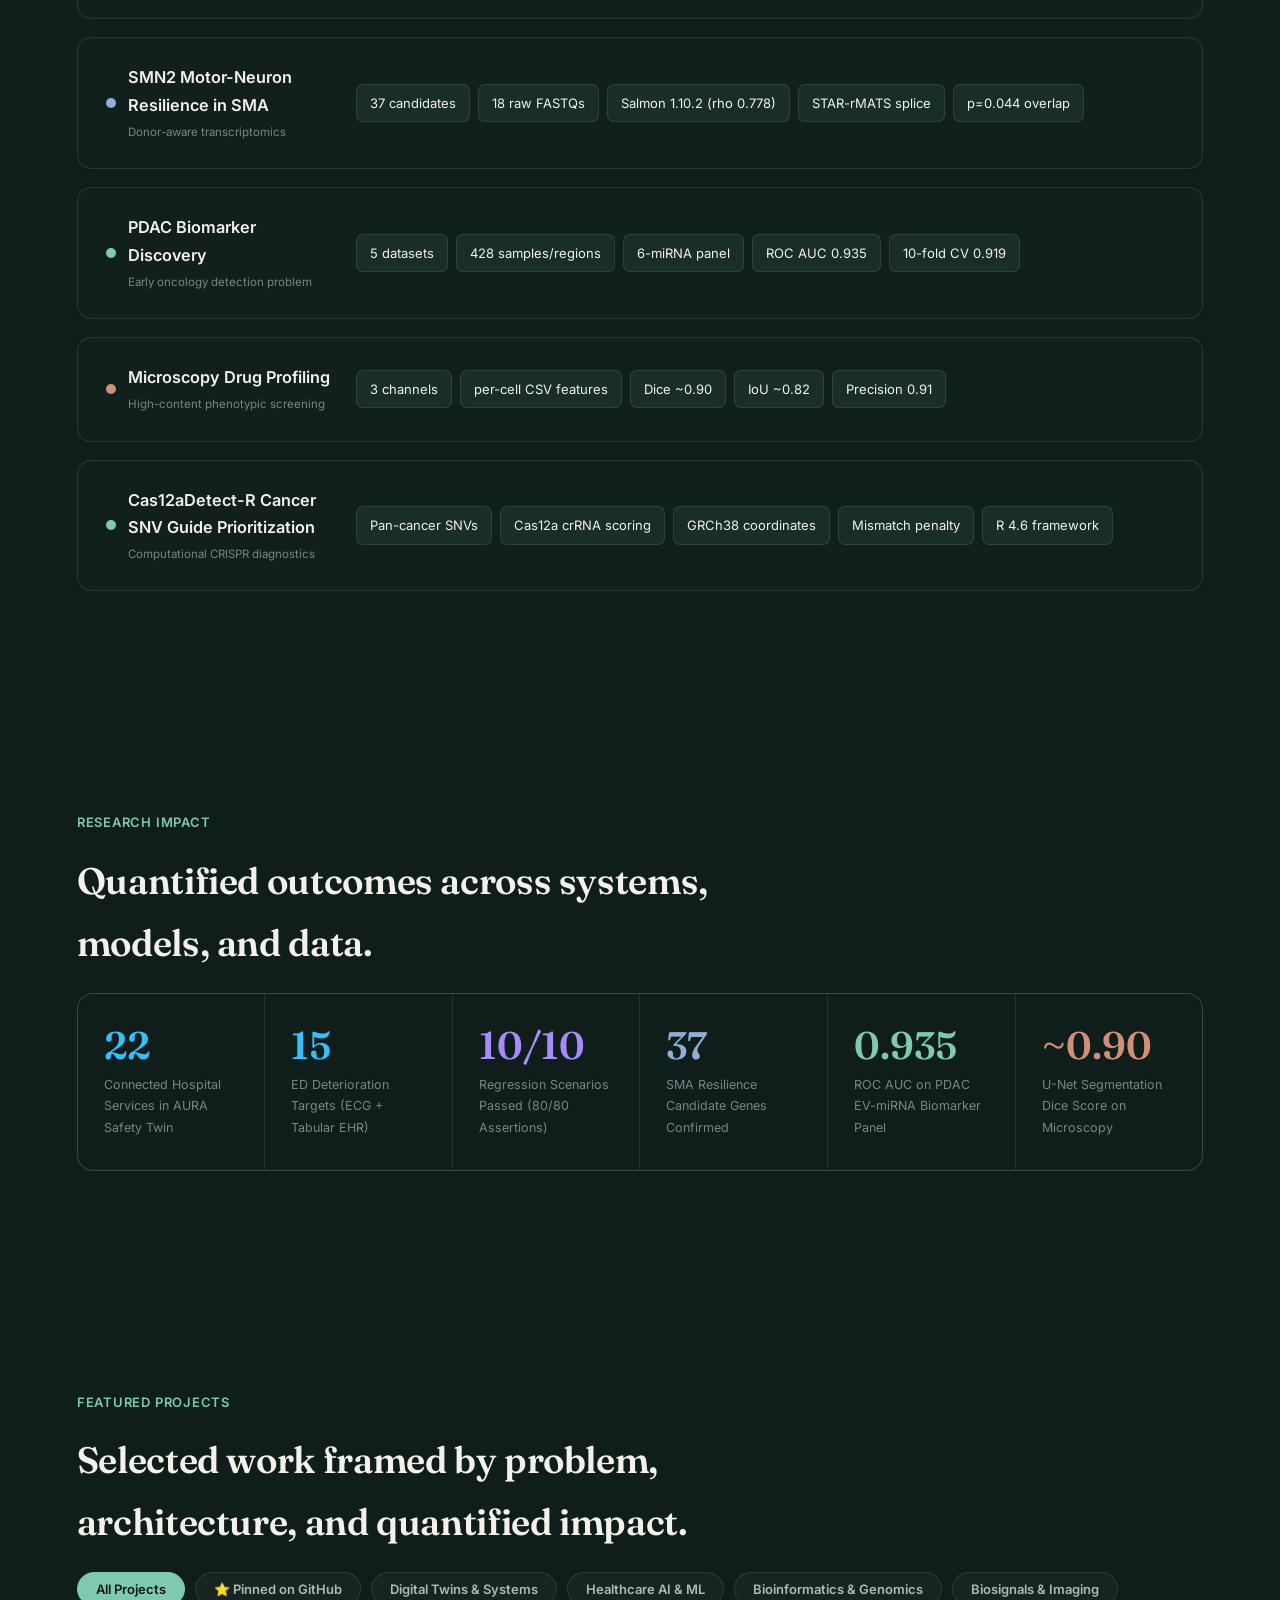
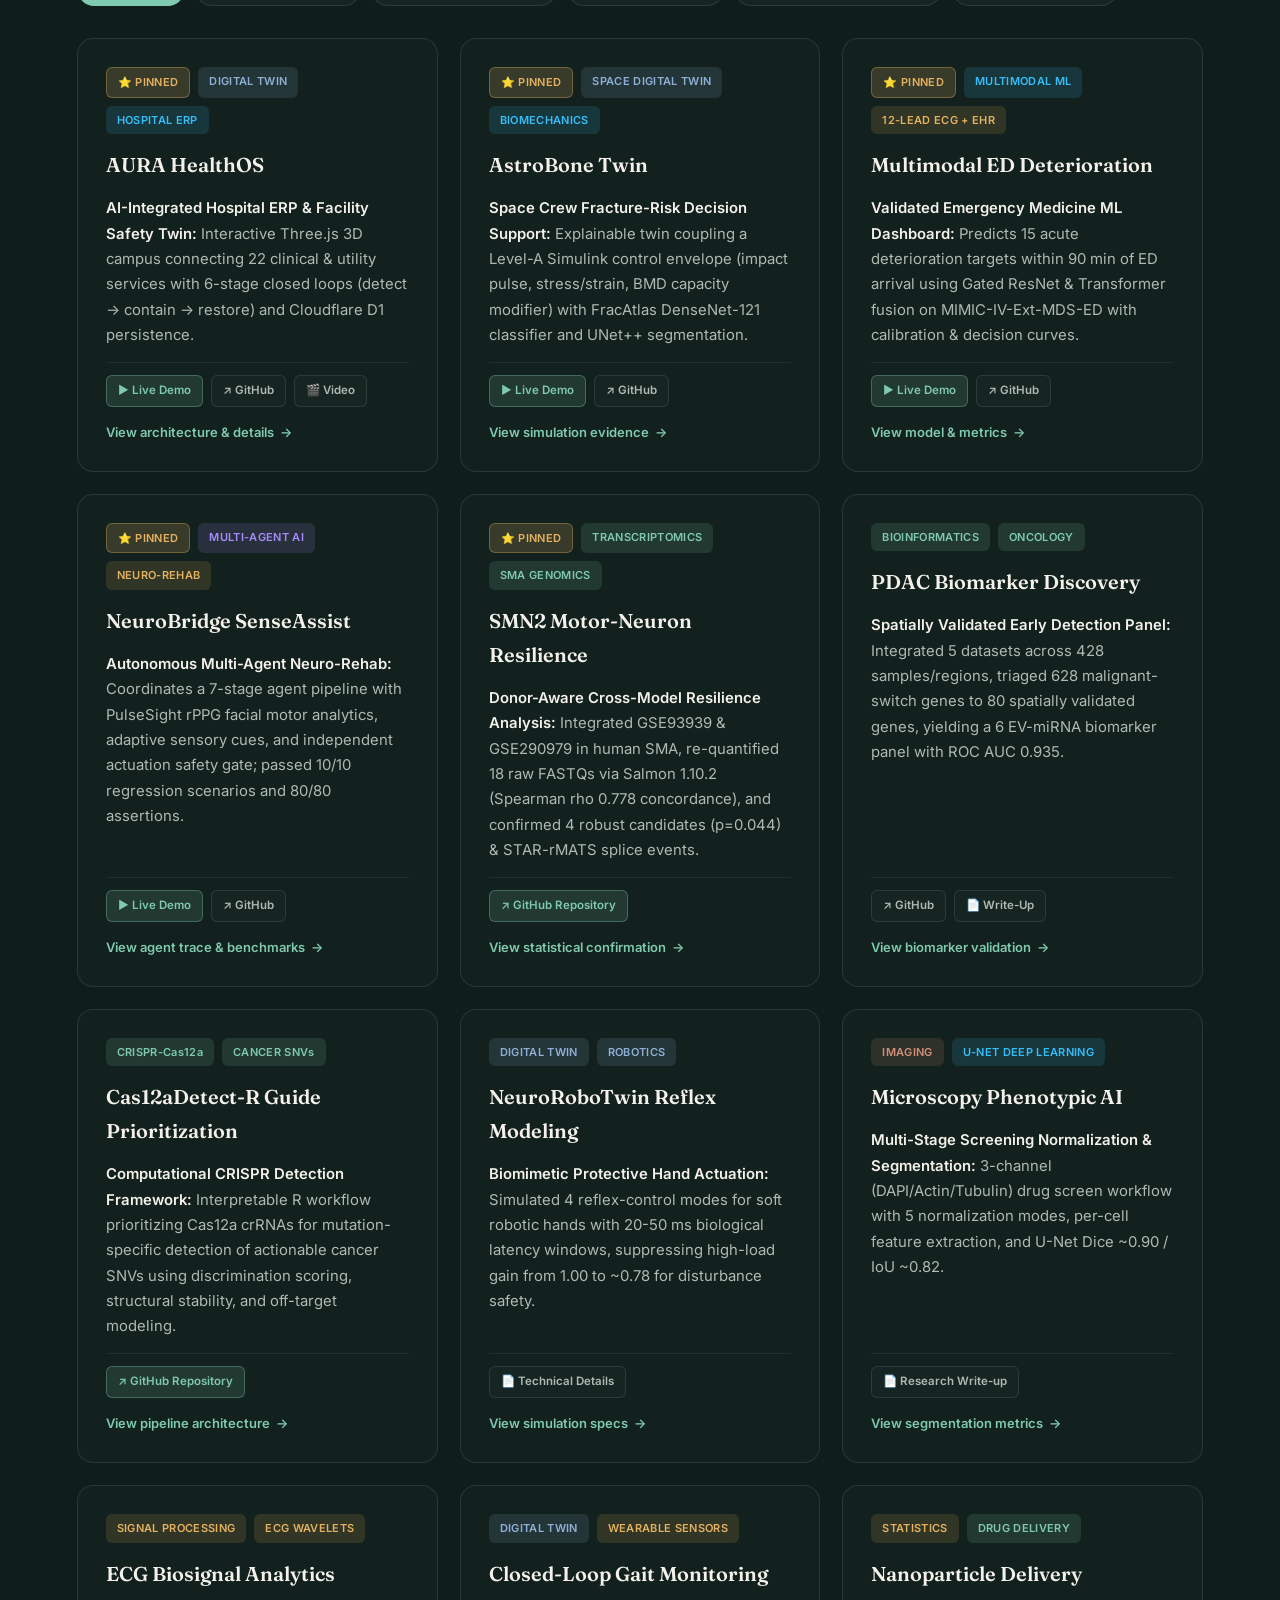
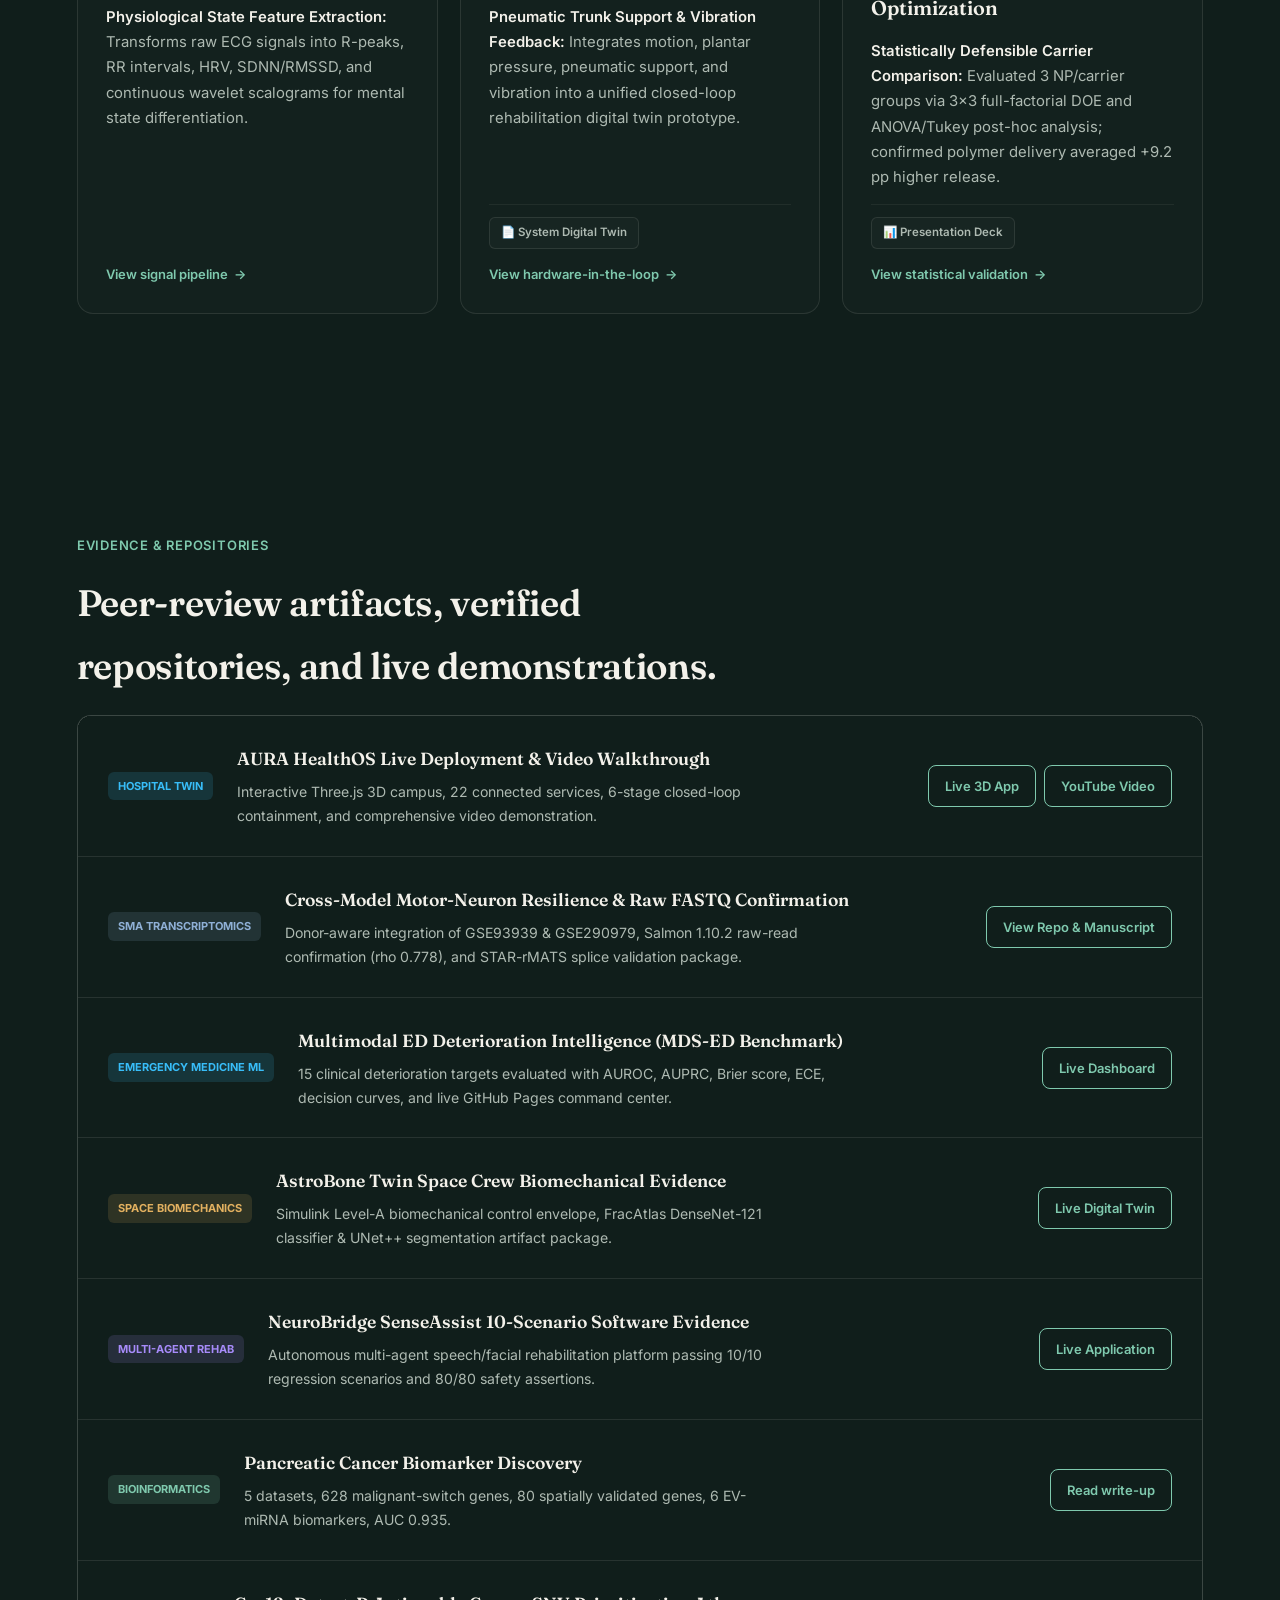
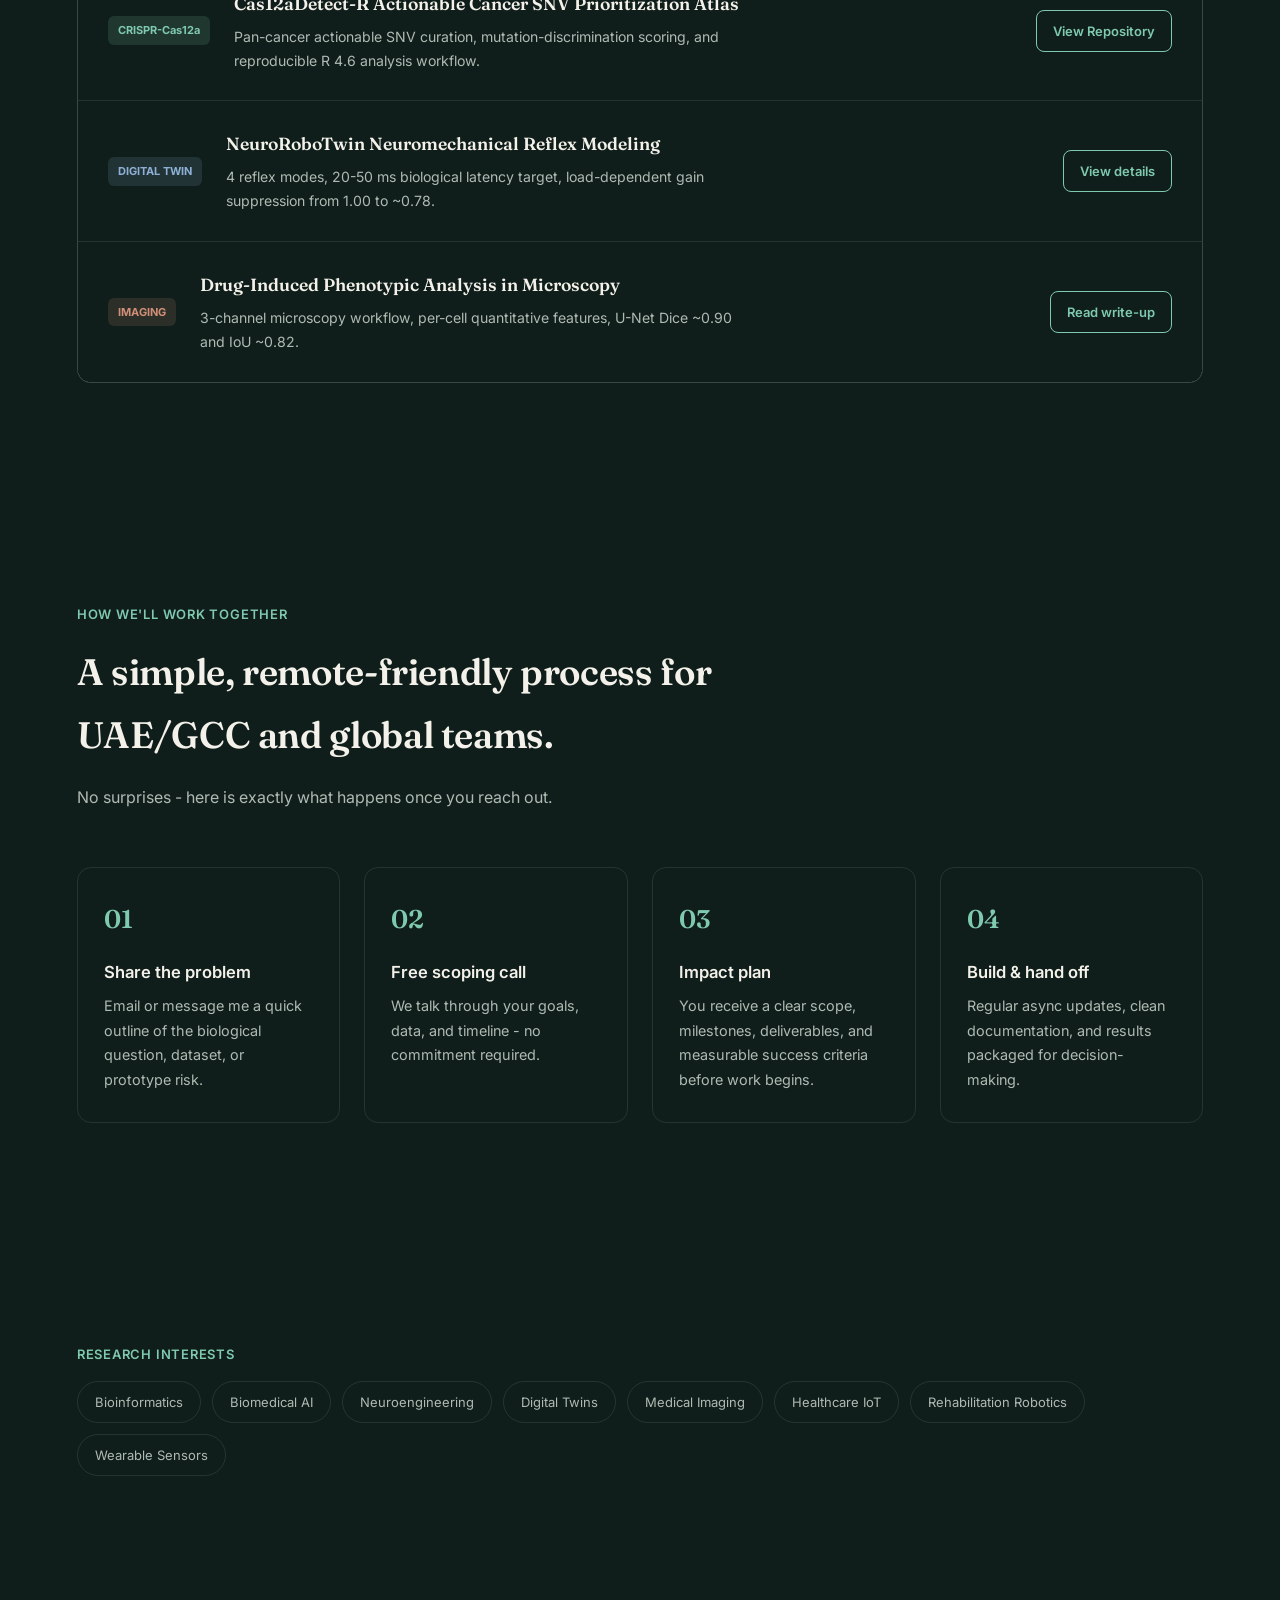
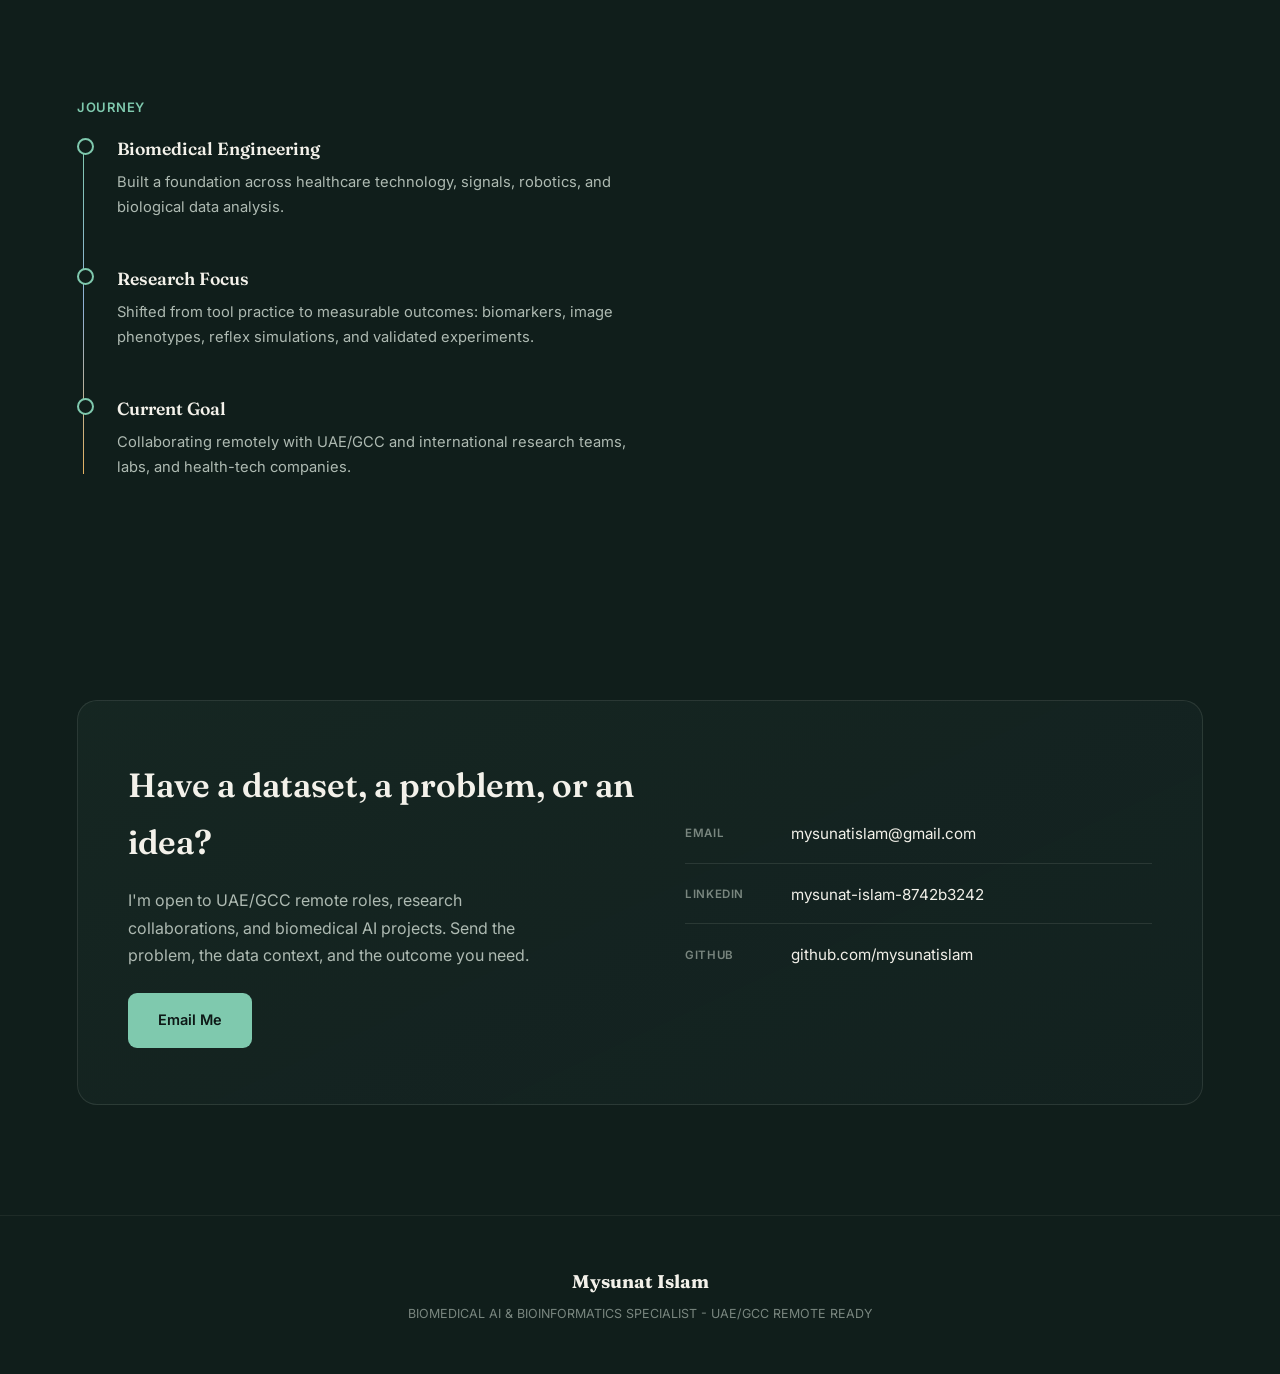
